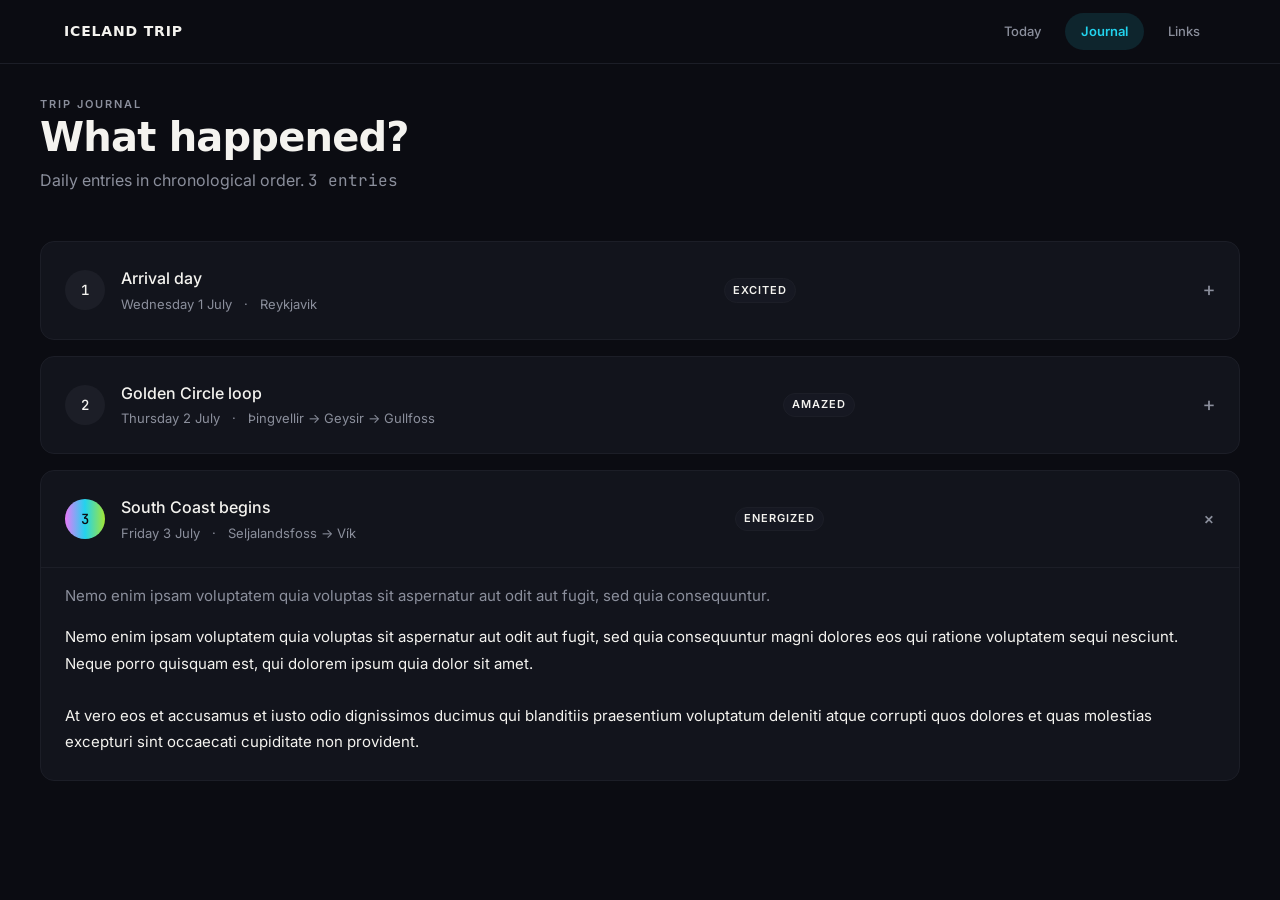
==== journal.html @ 27d7d78c "Initial commit — Iceland trip planner Full static web app with today view, journal, and links pages." ====
<!DOCTYPE html>
<html lang="en">
<head>
  <meta charset="UTF-8">
  <meta name="viewport" content="width=device-width, initial-scale=1.0">
  <meta name="description" content="Iceland trip journal — what happened?">
  <title>Journal — Iceland Trip</title>

  <link rel="preconnect" href="https://fonts.googleapis.com">
  <link rel="preconnect" href="https://fonts.gstatic.com" crossorigin>
  <link href="https://fonts.googleapis.com/css2?family=Archivo+Expanded:wght@600&family=Inter:wght@400;500;600&family=JetBrains+Mono:wght@400;500&display=swap" rel="stylesheet">

  <link rel="stylesheet" href="/css/styles.css">
</head>
<body>
  <nav class="nav" aria-label="Main navigation">
    <div class="nav__inner">
      <a href="/" class="nav__brand">Iceland Trip</a>
      <div class="nav__links">
        <a href="/" class="nav__link" data-page="today">Today</a>
        <a href="/journal.html" class="nav__link" data-page="journal">Journal</a>
        <a href="/links.html" class="nav__link" data-page="links">Links</a>
      </div>
    </div>
  </nav>

  <main class="page">
    <div id="page-status" class="container" role="status"></div>

    <header class="page-header container">
      <p class="label">Trip journal</p>
      <h1 class="display page-header__title">What happened?</h1>
      <p class="page-header__subtitle">
        Daily entries in chronological order.
        <span class="mono" id="entry-count"></span>
      </p>
    </header>

    <section class="container section--tight" aria-label="Journal entries">
      <div class="journal-list" id="journal-list"></div>
    </section>
  </main>

  <script type="module" src="/js/journal.js"></script>
</body>
</html>
---- css/styles.css ----
/* ==========================================================================
   Aurora Rave — Iceland Trip Planner
   ========================================================================== */

/* --- Custom Properties --------------------------------------------------- */

:root {
  --bg: #0b0c12;
  --text-primary: #f4f3ef;
  --text-secondary: #8b8f9c;
  --divider: #1c1e27;
  --surface: #12141c;
  --surface-raised: #161822;

  --accent-magenta: #e879f9;
  --accent-cyan: #22d3ee;
  --accent-lime: #a3e635;
  --gradient: linear-gradient(90deg, var(--accent-magenta), var(--accent-cyan), var(--accent-lime));

  --radius-sm: 11px;
  --radius-md: 14px;
  --radius-lg: 16px;
  --radius-pill: 999px;

  --space-xs: 0.5rem;
  --space-sm: 0.75rem;
  --space-md: 1rem;
  --space-lg: 1.5rem;
  --space-xl: 2rem;
  --space-2xl: 3rem;

  --font-display: "Archivo Expanded", "Space Grotesk", system-ui, sans-serif;
  --font-body: "Inter", "Geist", system-ui, sans-serif;
  --font-mono: "JetBrains Mono", "Space Mono", monospace;

  --nav-height: 64px;
  --max-width: 1200px;
}

/* --- Reset & Base -------------------------------------------------------- */

*,
*::before,
*::after {
  box-sizing: border-box;
  margin: 0;
  padding: 0;
}

html {
  font-size: 16px;
  scroll-behavior: smooth;
}

body {
  font-family: var(--font-body);
  font-weight: 400;
  background: var(--bg);
  color: var(--text-primary);
  line-height: 1.6;
  min-height: 100vh;
  -webkit-font-smoothing: antialiased;
}

img {
  max-width: 100%;
  display: block;
}

a {
  color: var(--accent-cyan);
  text-decoration: none;
  transition: opacity 0.15s ease;
}

a:hover {
  opacity: 0.8;
}

ul {
  list-style: none;
}

/* --- Typography ---------------------------------------------------------- */

.label {
  font-size: 0.6875rem;
  font-weight: 600;
  letter-spacing: 0.18em;
  text-transform: uppercase;
  color: var(--text-secondary);
}

.display {
  font-family: var(--font-display);
  font-weight: 600;
  letter-spacing: -0.02em;
  line-height: 1.15;
}

.mono {
  font-family: var(--font-mono);
  font-variant-numeric: tabular-nums;
}

.text-secondary {
  color: var(--text-secondary);
}

/* --- Layout -------------------------------------------------------------- */

.page {
  padding-top: var(--nav-height);
  min-height: 100vh;
}

.container {
  width: 100%;
  max-width: var(--max-width);
  margin: 0 auto;
  padding: 0 var(--space-lg);
}

.grid {
  display: grid;
  gap: var(--space-lg);
}

.grid-2 {
  grid-template-columns: repeat(2, 1fr);
}

.grid-3 {
  grid-template-columns: repeat(3, 1fr);
}

.grid-sidebar {
  grid-template-columns: 1fr 340px;
}

@media (max-width: 900px) {
  .grid-2,
  .grid-3,
  .grid-sidebar {
    grid-template-columns: 1fr;
  }
}

/* --- Navigation ---------------------------------------------------------- */

.nav {
  position: fixed;
  top: 0;
  left: 0;
  right: 0;
  z-index: 100;
  height: var(--nav-height);
  background: var(--bg);
  border-bottom: 1px solid var(--divider);
}

.nav__inner {
  display: flex;
  align-items: center;
  justify-content: space-between;
  height: 100%;
  max-width: var(--max-width);
  margin: 0 auto;
  padding: 0 var(--space-lg);
}

.nav__brand {
  font-family: var(--font-display);
  font-weight: 600;
  font-size: 0.875rem;
  letter-spacing: 0.06em;
  text-transform: uppercase;
  color: var(--text-primary);
}

.nav__links {
  display: flex;
  gap: var(--space-xs);
}

.nav__link {
  font-size: 0.8125rem;
  font-weight: 500;
  color: var(--text-secondary);
  padding: var(--space-xs) var(--space-md);
  border-radius: var(--radius-pill);
  transition: color 0.15s ease, background 0.15s ease;
}

.nav__link:hover {
  color: var(--text-primary);
  opacity: 1;
}

.nav__link--active {
  color: var(--link-color);
  background: color-mix(in srgb, var(--link-color) 12%, transparent);
  font-weight: 600;
}

.nav__link--active:hover {
  opacity: 1;
}

.nav__link[data-page="today"]   { --link-color: var(--accent-magenta); }
.nav__link[data-page="journal"] { --link-color: var(--accent-cyan); }
.nav__link[data-page="links"]   { --link-color: var(--accent-lime); }

/* --- Hero ---------------------------------------------------------------- */

.hero {
  position: relative;
  padding: var(--space-2xl) 0 0;
  overflow: hidden;
}

.hero::before {
  content: "";
  position: absolute;
  top: -50%;
  right: -10%;
  width: 75%;
  height: 140%;
  background:
    radial-gradient(ellipse at 75% 0%, rgba(232, 121, 249, 0.14) 0%, transparent 55%),
    radial-gradient(ellipse at 95% 5%, rgba(34, 211, 238, 0.1) 0%, transparent 50%),
    radial-gradient(ellipse at 85% 0%, rgba(167, 139, 250, 0.08) 0%, transparent 45%);
  pointer-events: none;
}

.hero__content {
  position: relative;
}

.hero__eyebrow {
  font-size: 0.6875rem;
  font-weight: 600;
  letter-spacing: 0.2em;
  text-transform: uppercase;
  margin-bottom: var(--space-md);
  color: var(--accent-magenta);
}

.hero__title {
  font-size: clamp(3rem, 10vw, 5.5rem);
  letter-spacing: -0.03em;
  text-transform: uppercase;
  margin-bottom: var(--space-sm);
}

.hero__subtitle {
  font-size: 1.0625rem;
  font-weight: 400;
  color: var(--text-secondary);
  max-width: 540px;
}

.hero__stats {
  display: grid;
  grid-template-columns: repeat(3, 1fr);
  margin-top: var(--space-xl);
  padding: var(--space-lg) 0 var(--space-xl);
  border-top: 1px solid var(--divider);
}

.hero__stat {
  display: flex;
  flex-direction: column;
  align-items: center;
  gap: 0.375rem;
  padding: var(--space-sm) var(--space-md);
  border-right: 1px solid var(--divider);
}

.hero__stat:last-child {
  border-right: none;
}

.hero__stat-value {
  font-family: var(--font-body);
  font-size: clamp(1.1rem, 3vw, 1.625rem);
  font-weight: 600;
  line-height: 1;
  font-variant-numeric: tabular-nums;
}

.hero__stat-sep {
  opacity: 0.35;
  margin: 0 0.1em;
}

.hero__stat-value--cyan {
  color: var(--accent-cyan);
}

.hero__stat-value--magenta {
  color: var(--accent-magenta);
}

.hero__stat-value--lime {
  color: var(--accent-lime);
}

.hero__stat-label {
  font-size: 0.625rem;
  font-weight: 600;
  letter-spacing: 0.18em;
  text-transform: uppercase;
  color: var(--text-secondary);
}

@media (max-width: 480px) {
  .hero__stats {
    grid-template-columns: 1fr;
    gap: 0;
  }

  .hero__stat {
    border-right: none;
    border-bottom: 1px solid var(--divider);
    padding: var(--space-md) 0;
  }

  .hero__stat:last-child {
    border-bottom: none;
  }
}

/* --- Cards & Panels ------------------------------------------------------ */

.card {
  background: var(--surface);
  border: 1px solid var(--divider);
  border-radius: var(--radius-md);
  padding: var(--space-lg);
}

.card__header {
  display: flex;
  align-items: center;
  justify-content: space-between;
  margin-bottom: var(--space-md);
}

.card__title {
  font-family: var(--font-display);
  font-size: 1rem;
  font-weight: 600;
}

/* --- Progress Bars ------------------------------------------------------- */

.progress {
  margin-bottom: var(--space-md);
}

.progress:last-child {
  margin-bottom: 0;
}

.progress__header {
  display: flex;
  justify-content: space-between;
  align-items: baseline;
  margin-bottom: var(--space-xs);
}

.progress__label {
  font-size: 0.8125rem;
  color: var(--text-secondary);
}

.progress__value {
  font-family: var(--font-mono);
  font-size: 0.875rem;
  font-weight: 500;
}

.progress__track {
  height: 6px;
  background: var(--divider);
  border-radius: var(--radius-pill);
  overflow: hidden;
}

.progress__fill {
  height: 100%;
  background: var(--gradient);
  border-radius: var(--radius-pill);
  transition: width 0.4s ease;
}

/* --- Itinerary ----------------------------------------------------------- */

.itinerary {
  display: flex;
  flex-direction: column;
}

.itinerary__item {
  display: grid;
  grid-template-columns: 64px 1fr auto;
  align-items: center;
  gap: var(--space-md);
  padding: var(--space-md) 0;
  border-bottom: 1px solid var(--divider);
  position: relative;
}

.itinerary__item:last-child {
  border-bottom: none;
  padding-bottom: 0;
}

.itinerary__item:first-child {
  padding-top: 0;
}

.itinerary__time {
  font-family: var(--font-mono);
  font-size: 0.8125rem;
  color: var(--text-secondary);
  padding-top: 2px;
}

.itinerary__content {
  display: flex;
  flex-direction: column;
  gap: 0.25rem;
}

.itinerary__title {
  font-weight: 500;
  font-size: 0.9375rem;
}

.itinerary__location {
  display: inline-flex;
  align-items: center;
  gap: 0.3em;
  font-size: 0.8125rem;
  color: var(--text-secondary);
  text-decoration: none;
  transition: color 0.15s;
}

.itinerary__location:hover {
  color: var(--text-primary);
}

.itinerary__location-icon {
  width: 0.65em;
  height: 0.65em;
  flex-shrink: 0;
  opacity: 0.5;
  transition: opacity 0.15s;
}

.itinerary__location:hover .itinerary__location-icon {
  opacity: 1;
}

.itinerary__status {
  font-size: 0.625rem;
  font-weight: 500;
  letter-spacing: 0.1em;
  text-transform: uppercase;
  opacity: 0.45;
}

.itinerary__status--completed {
  color: var(--accent-lime);
}

.itinerary__status--current {
  color: var(--accent-cyan);
}

.itinerary__status--upcoming {
  color: var(--text-secondary);
}

.itinerary__marker {
  position: absolute;
  left: 52px;
  top: 0;
  bottom: 0;
  width: 2px;
  background: var(--divider);
}

.itinerary__item--completed .itinerary__marker {
  background: var(--accent-lime);
}

.itinerary__item--current .itinerary__marker {
  background: var(--accent-cyan);
}

/* --- Countdown ----------------------------------------------------------- */

.countdown {
  display: grid;
  grid-template-columns: repeat(4, 1fr);
  gap: var(--space-sm);
  text-align: center;
}

.countdown__unit {
  display: flex;
  flex-direction: column;
  gap: 0.25rem;
  padding: var(--space-md) var(--space-sm);
  background: var(--surface-raised);
  border-radius: var(--radius-sm);
  border: 1px solid var(--divider);
}

.countdown__number {
  font-family: var(--font-mono);
  font-size: 1.75rem;
  font-weight: 500;
  line-height: 1;
}

.countdown__label {
  font-size: 0.625rem;
  font-weight: 600;
  letter-spacing: 0.16em;
  text-transform: uppercase;
  color: var(--text-secondary);
}

/* --- Stats Grid ---------------------------------------------------------- */

.stats-grid {
  display: grid;
  grid-template-columns: repeat(2, 1fr);
  gap: var(--space-sm);
}

.stat {
  padding: var(--space-md);
  background: var(--surface-raised);
  border-radius: var(--radius-sm);
  border: 1px solid var(--divider);
}

.stat__value {
  font-family: var(--font-mono);
  font-size: 1.5rem;
  font-weight: 500;
  line-height: 1.2;
  margin-bottom: 0.25rem;
}

.stat__label {
  font-size: 0.75rem;
  color: var(--text-secondary);
}

/* --- Milestones ---------------------------------------------------------- */

.milestones {
  display: flex;
  flex-direction: column;
  gap: var(--space-sm);
}

.milestone {
  display: flex;
  align-items: center;
  gap: var(--space-md);
  padding: var(--space-sm) var(--space-md);
  border-radius: var(--radius-sm);
  border: 1px solid var(--divider);
  background: var(--surface-raised);
}

.milestone--completed {
  opacity: 0.6;
}

.milestone--current {
  border-color: rgba(34, 211, 238, 0.3);
  background: rgba(34, 211, 238, 0.05);
}

.milestone__number {
  display: flex;
  align-items: center;
  justify-content: center;
  width: 28px;
  height: 28px;
  border-radius: 50%;
  font-family: var(--font-mono);
  font-size: 0.75rem;
  font-weight: 500;
  flex-shrink: 0;
  background: var(--divider);
  color: var(--text-secondary);
}

.milestone--completed .milestone__number {
  background: rgba(163, 230, 53, 0.15);
  color: var(--accent-lime);
}

.milestone--current .milestone__number {
  background: var(--gradient);
  color: var(--bg);
}

.milestone__info {
  flex: 1;
  min-width: 0;
}

.milestone__title {
  font-size: 0.875rem;
  font-weight: 500;
}

.milestone__day {
  font-size: 0.75rem;
  color: var(--text-secondary);
}

.milestone__badge {
  font-size: 0.625rem;
  font-weight: 600;
  letter-spacing: 0.14em;
  text-transform: uppercase;
  padding: 0.2rem 0.5rem;
  border-radius: var(--radius-pill);
  flex-shrink: 0;
}

.milestone__badge--completed {
  color: var(--accent-lime);
}

.milestone__badge--current {
  color: var(--accent-cyan);
}

.milestone__badge--upcoming {
  color: var(--text-secondary);
}

/* --- Weather Placeholder ------------------------------------------------- */

.weather {
  display: flex;
  align-items: center;
  gap: var(--space-lg);
}

.weather__icon {
  font-size: 2.5rem;
  line-height: 1;
}

.weather__temps {
  display: flex;
  align-items: baseline;
  gap: var(--space-sm);
}

.weather__high {
  font-family: var(--font-mono);
  font-size: 2rem;
  font-weight: 500;
}

.weather__low {
  font-family: var(--font-mono);
  font-size: 1rem;
  color: var(--text-secondary);
}

.weather__details {
  flex: 1;
}

.weather__condition {
  font-weight: 500;
  margin-bottom: 0.25rem;
}

.weather__wind {
  font-size: 0.8125rem;
  color: var(--text-secondary);
}

.weather__placeholder-tag {
  font-size: 0.625rem;
  font-weight: 600;
  letter-spacing: 0.14em;
  text-transform: uppercase;
  color: var(--text-secondary);
  padding: 0.2rem 0.5rem;
  border: 1px solid var(--divider);
  border-radius: var(--radius-pill);
}

/* --- Quick Links --------------------------------------------------------- */

.quick-links {
  display: flex;
  flex-direction: column;
  gap: 0.5rem;
}

.quick-link {
  display: flex;
  align-items: center;
  gap: 0.6rem;
  padding: 0.5rem 0.75rem;
  border-radius: var(--radius-md);
  border: 1px solid var(--lc);
  background: color-mix(in srgb, var(--lc) 15%, transparent);
  color: var(--lc);
  text-decoration: none;
  font-size: 0.8125rem;
  font-weight: 500;
  transition: opacity 0.15s;
}

.quick-link:nth-child(1) { --lc: var(--accent-magenta); }
.quick-link:nth-child(2) { --lc: var(--accent-cyan); }
.quick-link:nth-child(3) { --lc: var(--accent-lime); }
.quick-link:nth-child(4) { --lc: var(--accent-magenta); }
.quick-link:nth-child(5) { --lc: var(--accent-cyan); }

.quick-link:hover {
  opacity: 0.75;
}

.quick-link__icon {
  font-size: 1rem;
  line-height: 1;
  flex-shrink: 0;
}

.quick-link__label {
  font-weight: 500;
}

/* --- Meals --------------------------------------------------------------- */

.meals {
  display: flex;
  flex-direction: column;
  gap: var(--space-lg);
}

.meals__divider {
  height: 1px;
  background: var(--divider);
}

.meal__label {
  display: block;
  font-size: 0.6875rem;
  font-weight: 600;
  letter-spacing: 0.15em;
  text-transform: uppercase;
  color: var(--accent-magenta);
  margin-bottom: var(--space-sm);
}

.meal__fields {
  display: flex;
  flex-direction: column;
  gap: var(--space-sm);
}

.meal__field {
  display: flex;
  flex-direction: column;
  gap: 0.2rem;
}

.meal__field-label {
  font-size: 0.625rem;
  font-weight: 500;
  letter-spacing: 0.1em;
  text-transform: uppercase;
  color: var(--text-secondary);
  opacity: 0.55;
}

.meal__input {
  background: transparent;
  border: none;
  border-bottom: 1px solid var(--divider);
  color: var(--text-primary);
  font-family: var(--font-body);
  font-size: 0.9375rem;
  padding: 0.3rem 0;
  width: 100%;
  outline: none;
  transition: border-color 0.15s;
}

.meal__input:focus {
  border-color: var(--accent-cyan);
}

.meal__input:disabled {
  opacity: 0.25;
  cursor: not-allowed;
}

.meal__input::placeholder {
  color: var(--text-secondary);
  opacity: 0.4;
}

.meals__actions {
  display: flex;
  gap: var(--space-sm);
  flex-wrap: wrap;
}

.meal__tags {
  display: flex;
  flex-wrap: wrap;
  gap: 0.375rem;
  margin-top: var(--space-sm);
}

.meal__tag {
  padding: 0.2rem 0.7rem;
  border-radius: var(--radius-pill);
  border: 1px solid var(--divider);
  background: transparent;
  color: var(--text-secondary);
  font-family: var(--font-body);
  font-size: 0.75rem;
  font-weight: 500;
  cursor: pointer;
  transition: border-color 0.15s, color 0.15s, background 0.15s;
  user-select: none;
}

/* per-tag colors — inactive: subtle border tint; active: filled */
.meal__tag--nella        { --tag-color: #22d3ee; }
.meal__tag--letizia      { --tag-color: #e879f9; }
.meal__tag--leonie       { --tag-color: #a3e635; }
.meal__tag--auswarts     { --tag-color: #f59e0b; }
.meal__tag--einkaufen    { --tag-color: #a78bfa; }

.meal__tag:hover {
  border-color: var(--tag-color, var(--accent-cyan));
  color: var(--tag-color, var(--accent-cyan));
}

.meal__tag--active {
  border-color: var(--tag-color, var(--accent-cyan));
  background: color-mix(in srgb, var(--tag-color, var(--accent-cyan)) 15%, transparent);
  color: var(--tag-color, var(--accent-cyan));
}

/* --- Map ----------------------------------------------------------------- */

.card--map {
  display: flex;
  flex-direction: column;
}

.card--map .map-container {
  flex: 1;
  min-height: 300px;
}

.map-container {
  height: 360px;
  border-radius: var(--radius-md);
  overflow: hidden;
  border: 1px solid var(--divider);
}

.map-container .leaflet-container {
  background: var(--surface);
  font-family: var(--font-body);
}

/* --- Journal ------------------------------------------------------------- */

.journal-list {
  display: flex;
  flex-direction: column;
  gap: var(--space-md);
}

.journal-entry {
  border: 1px solid var(--divider);
  border-radius: var(--radius-md);
  background: var(--surface);
  overflow: hidden;
}

.journal-entry__header {
  display: flex;
  align-items: center;
  justify-content: space-between;
  padding: var(--space-lg);
  cursor: pointer;
  user-select: none;
  gap: var(--space-md);
  transition: background 0.15s ease;
}

.journal-entry__header:hover {
  background: var(--surface-raised);
}

.journal-entry__header-left {
  display: flex;
  align-items: center;
  gap: var(--space-md);
  min-width: 0;
}

.journal-entry__day {
  display: flex;
  align-items: center;
  justify-content: center;
  width: 40px;
  height: 40px;
  border-radius: 50%;
  background: var(--divider);
  font-family: var(--font-mono);
  font-size: 0.875rem;
  font-weight: 500;
  flex-shrink: 0;
}

.journal-entry--expanded .journal-entry__day {
  background: var(--gradient);
  color: var(--bg);
}

.journal-entry__info {
  min-width: 0;
}

.journal-entry__title {
  font-weight: 500;
  font-size: 1rem;
  margin-bottom: 0.125rem;
}

.journal-entry__meta {
  display: flex;
  flex-wrap: wrap;
  gap: var(--space-sm);
  font-size: 0.8125rem;
  color: var(--text-secondary);
}

.journal-entry__mood {
  display: inline-flex;
  padding: 0.15rem 0.5rem;
  border-radius: var(--radius-pill);
  background: var(--surface-raised);
  border: 1px solid var(--divider);
  font-size: 0.6875rem;
  font-weight: 600;
  letter-spacing: 0.1em;
  text-transform: uppercase;
  flex-shrink: 0;
}

.journal-entry__toggle {
  font-family: var(--font-mono);
  font-size: 1.25rem;
  color: var(--text-secondary);
  transition: transform 0.2s ease;
  flex-shrink: 0;
}

.journal-entry--expanded .journal-entry__toggle {
  transform: rotate(45deg);
}

.journal-entry__body {
  display: none;
  padding: 0 var(--space-lg) var(--space-lg);
  border-top: 1px solid var(--divider);
}

.journal-entry--expanded .journal-entry__body {
  display: block;
}

.journal-entry__excerpt {
  font-size: 0.9375rem;
  color: var(--text-secondary);
  margin-bottom: var(--space-md);
  padding-top: var(--space-md);
}

.journal-entry__text {
  font-size: 0.9375rem;
  line-height: 1.75;
  color: var(--text-primary);
  white-space: pre-line;
}

/* --- Links --------------------------------------------------------------- */

.links-grid {
  display: grid;
  grid-template-columns: repeat(2, 1fr);
  gap: var(--space-lg);
}

@media (max-width: 768px) {
  .links-grid {
    grid-template-columns: 1fr;
  }
}

.link-category__title {
  font-family: var(--font-display);
  font-size: 0.875rem;
  font-weight: 600;
  margin-bottom: var(--space-md);
  padding-bottom: var(--space-sm);
  border-bottom: 1px solid var(--divider);
}

.link-list {
  display: flex;
  flex-direction: column;
  gap: var(--space-sm);
}

.link-item {
  display: flex;
  flex-direction: column;
  gap: 0.125rem;
  padding: var(--space-sm) var(--space-md);
  border-radius: var(--radius-sm);
  border: 1px solid transparent;
  transition: border-color 0.15s ease, background 0.15s ease;
}

.link-item:hover {
  background: var(--surface-raised);
  border-color: var(--divider);
}

.link-item__title {
  font-weight: 500;
  font-size: 0.875rem;
  color: var(--accent-cyan);
}

.link-item__note {
  font-size: 0.75rem;
  color: var(--text-secondary);
}

/* --- Buttons ------------------------------------------------------------- */

.btn {
  display: inline-flex;
  align-items: center;
  justify-content: center;
  gap: var(--space-xs);
  font-family: var(--font-body);
  font-size: 0.875rem;
  font-weight: 600;
  padding: var(--space-sm) var(--space-lg);
  border-radius: var(--radius-pill);
  border: none;
  cursor: pointer;
  transition: opacity 0.15s ease;
}

.btn--primary {
  background: var(--gradient);
  color: var(--bg);
}

.btn--primary:hover {
  opacity: 0.9;
}

.btn--ghost {
  background: transparent;
  border: 1px solid var(--divider);
  color: var(--text-secondary);
  text-decoration: none;
  font-size: 0.8125rem;
}

.btn--ghost:hover {
  border-color: var(--accent-cyan);
  color: var(--text-primary);
}

/* --- Section Spacing ----------------------------------------------------- */

.section {
  padding: var(--space-xl) 0;
}

.section--tight {
  padding: var(--space-lg) 0;
}

.page-header {
  padding: var(--space-xl) 0 var(--space-lg);
}

.page-header__title {
  font-size: clamp(1.75rem, 4vw, 2.5rem);
  margin-bottom: var(--space-xs);
}

.page-header__subtitle {
  font-size: 1rem;
  color: var(--text-secondary);
}

/* --- Utilities ----------------------------------------------------------- */

.sr-only {
  position: absolute;
  width: 1px;
  height: 1px;
  padding: 0;
  margin: -1px;
  overflow: hidden;
  clip: rect(0, 0, 0, 0);
  white-space: nowrap;
  border: 0;
}

.divider {
  border: none;
  border-top: 1px solid var(--divider);
  margin: var(--space-lg) 0;
}

.loading {
  display: flex;
  align-items: center;
  justify-content: center;
  min-height: 200px;
  color: var(--text-secondary);
  font-size: 0.875rem;
}

.error {
  padding: var(--space-lg);
  border: 1px solid rgba(232, 121, 249, 0.3);
  border-radius: var(--radius-md);
  color: var(--accent-magenta);
  font-size: 0.875rem;
  text-align: center;
}

/* --- Daily Reflection (Today page) --------------------------------------- */

.reflection {
  padding-top: var(--space-xs);
}

.reflection__users {
  display: flex;
  gap: 0.5rem;
  margin-bottom: var(--space-lg);
}

.reflection__user {
  padding: 0.25rem 0.9rem;
  border-radius: var(--radius-pill);
  border: 1px solid color-mix(in srgb, var(--uc) 40%, transparent);
  background: transparent;
  color: var(--text-secondary);
  font-family: var(--font-body);
  font-size: 0.8125rem;
  font-weight: 500;
  cursor: pointer;
  transition: border-color 0.15s, background 0.15s, color 0.15s;
}

.reflection__user--active {
  border-color: var(--uc);
  background: color-mix(in srgb, var(--uc) 15%, transparent);
  color: var(--uc);
}

.reflection__fields {
  display: grid;
  grid-template-columns: 1fr 1fr;
  gap: var(--space-md);
}

@media (max-width: 640px) {
  .reflection__fields { grid-template-columns: 1fr; }
}

.reflection__field {
  display: flex;
  flex-direction: column;
  gap: 0.3rem;
}

.reflection__field-label {
  font-size: 0.625rem;
  font-weight: 600;
  letter-spacing: 0.12em;
  text-transform: uppercase;
  color: var(--uc);
  opacity: 0.8;
}

.reflection__input {
  background: color-mix(in srgb, var(--uc) 5%, transparent);
  border: 1px solid color-mix(in srgb, var(--uc) 25%, transparent);
  border-radius: var(--radius-md);
  color: var(--text-primary);
  font-family: var(--font-body);
  font-size: 0.9375rem;
  padding: 0.6rem 0.75rem;
  width: 100%;
  outline: none;
  resize: none;
  transition: border-color 0.15s, background 0.15s;
  box-sizing: border-box;
}

.reflection__input:focus {
  border-color: var(--uc);
  background: color-mix(in srgb, var(--uc) 8%, transparent);
}

.reflection__input::placeholder {
  color: var(--text-secondary);
  opacity: 0.4;
}

.reflection__textarea {
  min-height: 90px;
}

.reflection__input--emoji {
  font-size: 1.5rem;
  text-align: center;
}

/* --- Reflections in Journal ---------------------------------------------- */

.refl-block {
  margin-top: var(--space-xl);
  padding-top: var(--space-lg);
  border-top: 1px solid var(--divider);
}

.refl-block__title {
  font-size: 0.625rem;
  font-weight: 600;
  letter-spacing: 0.15em;
  text-transform: uppercase;
  color: var(--text-secondary);
  margin-bottom: var(--space-md);
}

.refl-block__cards {
  display: flex;
  flex-direction: column;
  gap: var(--space-md);
}

.refl-card {
  border: 1px solid color-mix(in srgb, var(--uc) 30%, transparent);
  background: color-mix(in srgb, var(--uc) 5%, transparent);
  border-radius: var(--radius-md);
  padding: var(--space-md);
}

.refl-card__name {
  display: block;
  font-size: 0.6875rem;
  font-weight: 600;
  letter-spacing: 0.14em;
  text-transform: uppercase;
  color: var(--uc);
  margin-bottom: var(--space-sm);
}

.refl-item {
  display: flex;
  flex-direction: column;
  gap: 0.15rem;
  margin-bottom: var(--space-sm);
}

.refl-item:last-child { margin-bottom: 0; }

.refl-item__label {
  font-size: 0.625rem;
  font-weight: 500;
  letter-spacing: 0.1em;
  text-transform: uppercase;
  color: var(--text-secondary);
  opacity: 0.6;
}

.refl-item__value {
  font-size: 0.9rem;
  color: var(--text-primary);
  white-space: pre-wrap;
}
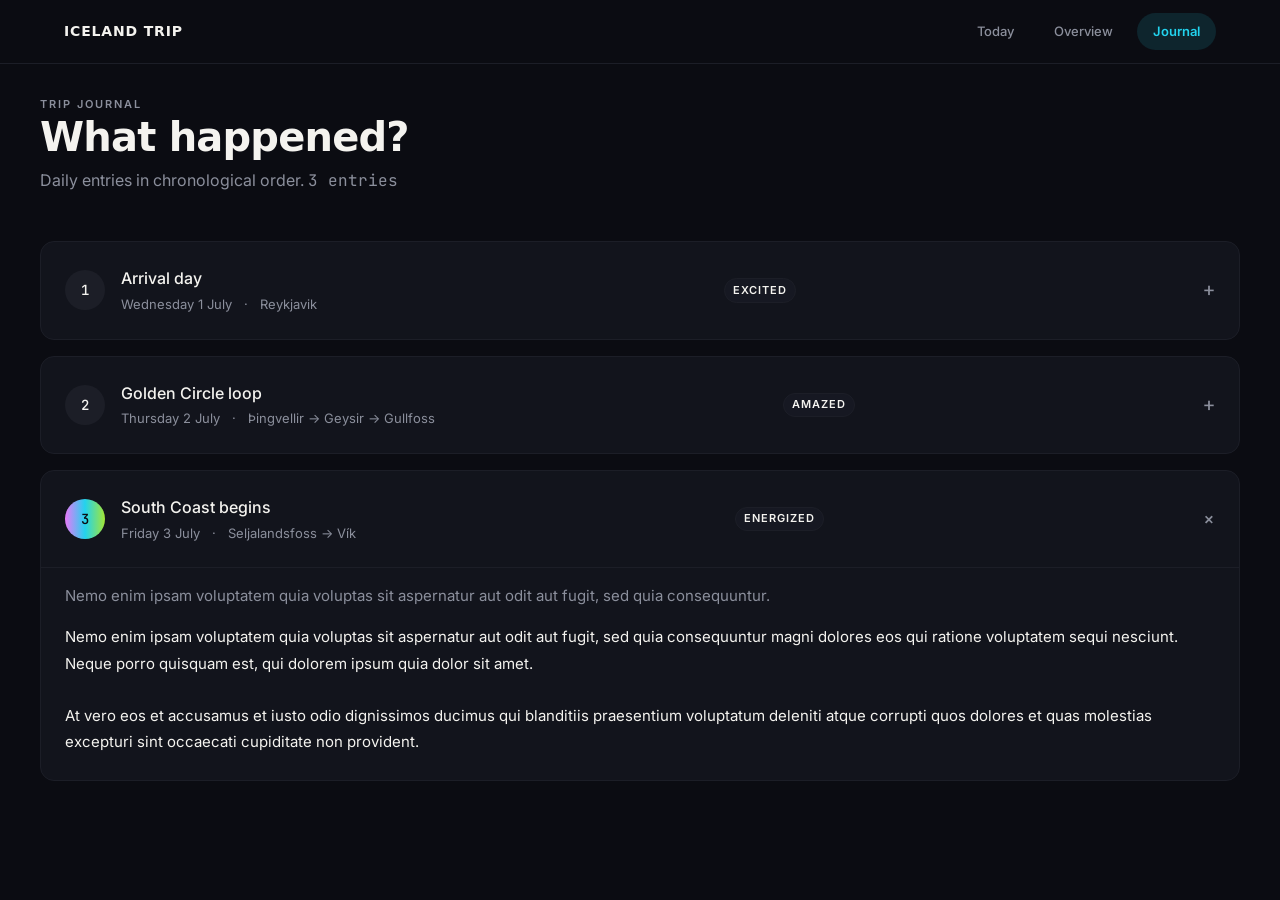
==== commit d8d3d01c: "Add accommodation management, date formatting, and itinerary bookends - Overview: interactive accomm" ====
--- a/journal.html
+++ b/journal.html
@@ -18,8 +18,8 @@
       <a href="/" class="nav__brand">Iceland Trip</a>
       <div class="nav__links">
         <a href="/" class="nav__link" data-page="today">Today</a>
+        <a href="/links.html" class="nav__link" data-page="links">Overview</a>
         <a href="/journal.html" class="nav__link" data-page="journal">Journal</a>
-        <a href="/links.html" class="nav__link" data-page="links">Links</a>
       </div>
     </div>
   </nav>
--- a/css/styles.css
+++ b/css/styles.css
@@ -12,6 +12,7 @@
   --surface: #12141c;
   --surface-raised: #161822;
 
+  --accent-canyon: #22d3ee;
   --accent-magenta: #e879f9;
   --accent-cyan: #22d3ee;
   --accent-lime: #a3e635;
@@ -193,7 +194,7 @@
 }
 
 .nav__link:hover {
-  color: var(--text-primary);
+  color: var(--link-color);
   opacity: 1;
 }
 
@@ -331,6 +332,23 @@
   }
 }
 
+/* --- Flat Sections (no card box) ----------------------------------------- */
+
+.section-flat {
+  background: transparent;
+  border: none;
+  padding: 0;
+}
+
+.section-flat__title {
+  font-family: var(--font-display);
+  font-size: 1rem;
+  font-weight: 600;
+  margin-bottom: var(--space-md);
+  padding-bottom: var(--space-sm);
+  border-bottom: 1px solid var(--divider);
+}
+
 /* --- Cards & Panels ------------------------------------------------------ */
 
 .card {
@@ -404,7 +422,7 @@
 
 .itinerary__item {
   display: grid;
-  grid-template-columns: 64px 1fr auto;
+  grid-template-columns: 64px 1fr auto auto;
   align-items: center;
   gap: var(--space-md);
   padding: var(--space-md) 0;
@@ -502,6 +520,27 @@
   background: var(--accent-cyan);
 }
 
+.itinerary__delete {
+  background: none;
+  border: none;
+  color: var(--text-secondary);
+  font-size: 0.75rem;
+  cursor: pointer;
+  padding: 0.25rem 0.375rem;
+  border-radius: var(--radius-sm);
+  flex-shrink: 0;
+  opacity: 0;
+  transition: opacity 0.15s, color 0.15s;
+}
+
+.itinerary__item:hover .itinerary__delete {
+  opacity: 1;
+}
+
+.itinerary__delete:hover {
+  color: var(--accent-magenta);
+}
+
 /* --- Countdown ----------------------------------------------------------- */
 
 .countdown {
@@ -569,26 +608,27 @@
 .milestones {
   display: flex;
   flex-direction: column;
-  gap: var(--space-sm);
 }
 
 .milestone {
   display: flex;
   align-items: center;
   gap: var(--space-md);
-  padding: var(--space-sm) var(--space-md);
-  border-radius: var(--radius-sm);
-  border: 1px solid var(--divider);
-  background: var(--surface-raised);
+  padding: var(--space-md) 0;
+  border-bottom: 1px solid var(--divider);
+}
+
+.milestone:last-child {
+  border-bottom: none;
+  padding-bottom: 0;
+}
+
+.milestone:first-child {
+  padding-top: 0;
 }
 
 .milestone--completed {
-  opacity: 0.6;
-}
-
-.milestone--current {
-  border-color: rgba(34, 211, 238, 0.3);
-  background: rgba(34, 211, 238, 0.05);
+  opacity: 0.5;
 }
 
 .milestone__number {
@@ -612,7 +652,7 @@
 }
 
 .milestone--current .milestone__number {
-  background: var(--gradient);
+  background: var(--accent-cyan);
   color: var(--bg);
 }
 
@@ -653,6 +693,106 @@
   color: var(--text-secondary);
 }
 
+.stop-maps-link {
+  color: inherit;
+  text-decoration: none;
+}
+
+.stop-maps-link:hover {
+  color: var(--accent-cyan);
+}
+
+.stop-delete {
+  background: none;
+  border: none;
+  color: var(--text-secondary);
+  font-size: 0.75rem;
+  cursor: pointer;
+  padding: 0.25rem 0.375rem;
+  border-radius: var(--radius-sm);
+  flex-shrink: 0;
+  opacity: 0;
+  transition: opacity 0.15s, color 0.15s;
+}
+
+.milestone:hover .stop-delete {
+  opacity: 1;
+}
+
+.stop-delete:hover {
+  color: var(--accent-magenta);
+}
+
+.stop-add-form {
+  display: flex;
+  gap: var(--space-sm);
+  margin-top: var(--space-md);
+}
+
+.stop-add-input {
+  flex: 1;
+  background: var(--surface);
+  border: 1px solid var(--divider);
+  border-radius: var(--radius-sm);
+  color: var(--text-primary);
+  font-family: var(--font-body);
+  font-size: 0.875rem;
+  padding: var(--space-xs) var(--space-sm);
+  outline: none;
+  transition: border-color 0.15s;
+}
+
+.stop-add-input::placeholder {
+  color: var(--text-secondary);
+}
+
+.stop-add-input[type="date"],
+.stop-add-input[type="time"] {
+  color: var(--text-secondary);
+}
+
+.stop-add-input[type="date"].has-value,
+.stop-add-input[type="time"].has-value {
+  color: var(--text-primary);
+}
+
+.stop-add-input--day {
+  flex: 0 0 120px;
+}
+
+.stop-add-input:focus {
+  border-color: var(--accent-cyan);
+}
+
+.stop-add-btn {
+  background: none;
+  border: 1px solid var(--divider);
+  border-radius: var(--radius-sm);
+  color: var(--accent-magenta);
+  font-family: var(--font-body);
+  font-size: 0.875rem;
+  font-weight: 600;
+  padding: var(--space-xs) var(--space-md);
+  cursor: pointer;
+  transition: border-color 0.15s, background 0.15s;
+  white-space: nowrap;
+}
+
+.stop-add-btn:hover {
+  border-color: var(--accent-magenta);
+  background: rgba(232, 121, 249, 0.07);
+}
+
+.stop-clear-btn {
+  color: var(--text-secondary);
+}
+
+.stop-clear-btn:hover {
+  color: var(--accent-magenta);
+  border-color: var(--accent-magenta);
+  background: rgba(232, 121, 249, 0.07);
+}
+
 /* --- Weather Placeholder ------------------------------------------------- */
 
 .weather {
@@ -714,42 +854,63 @@
 .quick-links {
   display: flex;
   flex-direction: column;
-  gap: 0.5rem;
 }
 
 .quick-link {
   display: flex;
   align-items: center;
-  gap: 0.6rem;
-  padding: 0.5rem 0.75rem;
-  border-radius: var(--radius-md);
-  border: 1px solid var(--lc);
-  background: color-mix(in srgb, var(--lc) 15%, transparent);
-  color: var(--lc);
+  gap: var(--space-md);
+  padding: var(--space-md) 0;
+  border-bottom: 1px solid var(--divider);
+  color: var(--text-primary);
   text-decoration: none;
-  font-size: 0.8125rem;
-  font-weight: 500;
-  transition: opacity 0.15s;
-}
-
-.quick-link:nth-child(1) { --lc: var(--accent-magenta); }
-.quick-link:nth-child(2) { --lc: var(--accent-cyan); }
-.quick-link:nth-child(3) { --lc: var(--accent-lime); }
-.quick-link:nth-child(4) { --lc: var(--accent-magenta); }
-.quick-link:nth-child(5) { --lc: var(--accent-cyan); }
+  font-size: 0.9375rem;
+  font-weight: 500;
+  transition: color 0.15s;
+}
+
+.quick-link:last-child {
+  border-bottom: none;
+}
 
 .quick-link:hover {
-  opacity: 0.75;
+  color: var(--accent-cyan);
 }
 
 .quick-link__icon {
   font-size: 1rem;
   line-height: 1;
   flex-shrink: 0;
+  opacity: 0.5;
+}
+
+.quick-link__body {
+  flex: 1;
+  display: flex;
+  flex-direction: column;
+  gap: 0.15rem;
 }
 
 .quick-link__label {
   font-weight: 500;
+}
+
+.quick-link__desc {
+  font-size: 0.75rem;
+  color: var(--text-secondary);
+  font-weight: 400;
+}
+
+.quick-link__arrow {
+  width: 0.65em;
+  height: 0.65em;
+  flex-shrink: 0;
+  opacity: 0.35;
+  transition: opacity 0.15s;
+}
+
+.quick-link:hover .quick-link__arrow {
+  opacity: 1;
 }
 
 /* --- Meals --------------------------------------------------------------- */
@@ -870,26 +1031,98 @@
 
 /* --- Map ----------------------------------------------------------------- */
 
-.card--map {
-  display: flex;
-  flex-direction: column;
-}
-
-.card--map .map-container {
+
+/* --- Accommodation ------------------------------------------------------- */
+
+.accoms {
+  display: flex;
+  flex-direction: column;
+}
+
+.accom {
+  display: flex;
+  align-items: center;
+  gap: var(--space-md);
+  padding: var(--space-md) 0;
+  border-bottom: 1px solid var(--divider);
+  position: relative;
+}
+
+.accom:last-child {
+  border-bottom: none;
+  padding-bottom: 0;
+}
+
+.accom:first-child {
+  padding-top: 0;
+}
+
+.accom__info {
   flex: 1;
-  min-height: 300px;
-}
-
-.map-container {
-  height: 360px;
-  border-radius: var(--radius-md);
-  overflow: hidden;
+  min-width: 0;
+}
+
+.accom__name {
+  font-size: 0.875rem;
+  font-weight: 500;
+  display: flex;
+  align-items: center;
+  gap: var(--space-sm);
+}
+
+.accom__meta {
+  font-size: 0.75rem;
+  color: var(--text-secondary);
+  margin-top: 0.15rem;
+}
+
+.accom__tonight-badge {
+  font-size: 0.625rem;
+  font-weight: 600;
+  letter-spacing: 0.06em;
+  text-transform: uppercase;
+  color: var(--accent-cyan);
+  border: 1px solid var(--accent-cyan);
+  border-radius: var(--radius-pill);
+  padding: 0.1rem 0.45rem;
+}
+
+.accom__person-badge {
+  font-size: 0.625rem;
+  font-weight: 600;
+  letter-spacing: 0.06em;
+  text-transform: uppercase;
+  border: 1px solid;
+  border-radius: var(--radius-pill);
+  padding: 0.1rem 0.45rem;
+}
+
+.accom__person-picker {
+  display: flex;
+  gap: var(--space-xs);
+  align-items: center;
+}
+
+.accom__person-btn {
+  background: none;
   border: 1px solid var(--divider);
-}
-
-.map-container .leaflet-container {
-  background: var(--surface);
+  border-radius: var(--radius-pill);
+  color: var(--text-secondary);
   font-family: var(--font-body);
+  font-size: 0.75rem;
+  font-weight: 500;
+  padding: 0.2rem 0.65rem;
+  cursor: pointer;
+  transition: color 0.15s, border-color 0.15s;
+}
+
+.accom__person-btn--active {
+  color: var(--pc);
+  border-color: var(--pc);
+}
+
+.accom:hover .stop-delete {
+  opacity: 1;
 }
 
 /* --- Journal ------------------------------------------------------------- */
@@ -1120,7 +1353,22 @@
 }
 
 .page-header {
+  position: relative;
   padding: var(--space-xl) 0 var(--space-lg);
+  overflow: hidden;
+}
+
+.page--overview .page-header::before {
+  content: "";
+  position: absolute;
+  top: -50%;
+  right: -10%;
+  width: 75%;
+  height: 140%;
+  background:
+    radial-gradient(ellipse at 75% 0%, rgba(163, 230, 53, 0.14) 0%, transparent 55%),
+    radial-gradient(ellipse at 95% 5%, rgba(163, 230, 53, 0.08) 0%, transparent 50%);
+  pointer-events: none;
 }
 
 .page-header__title {
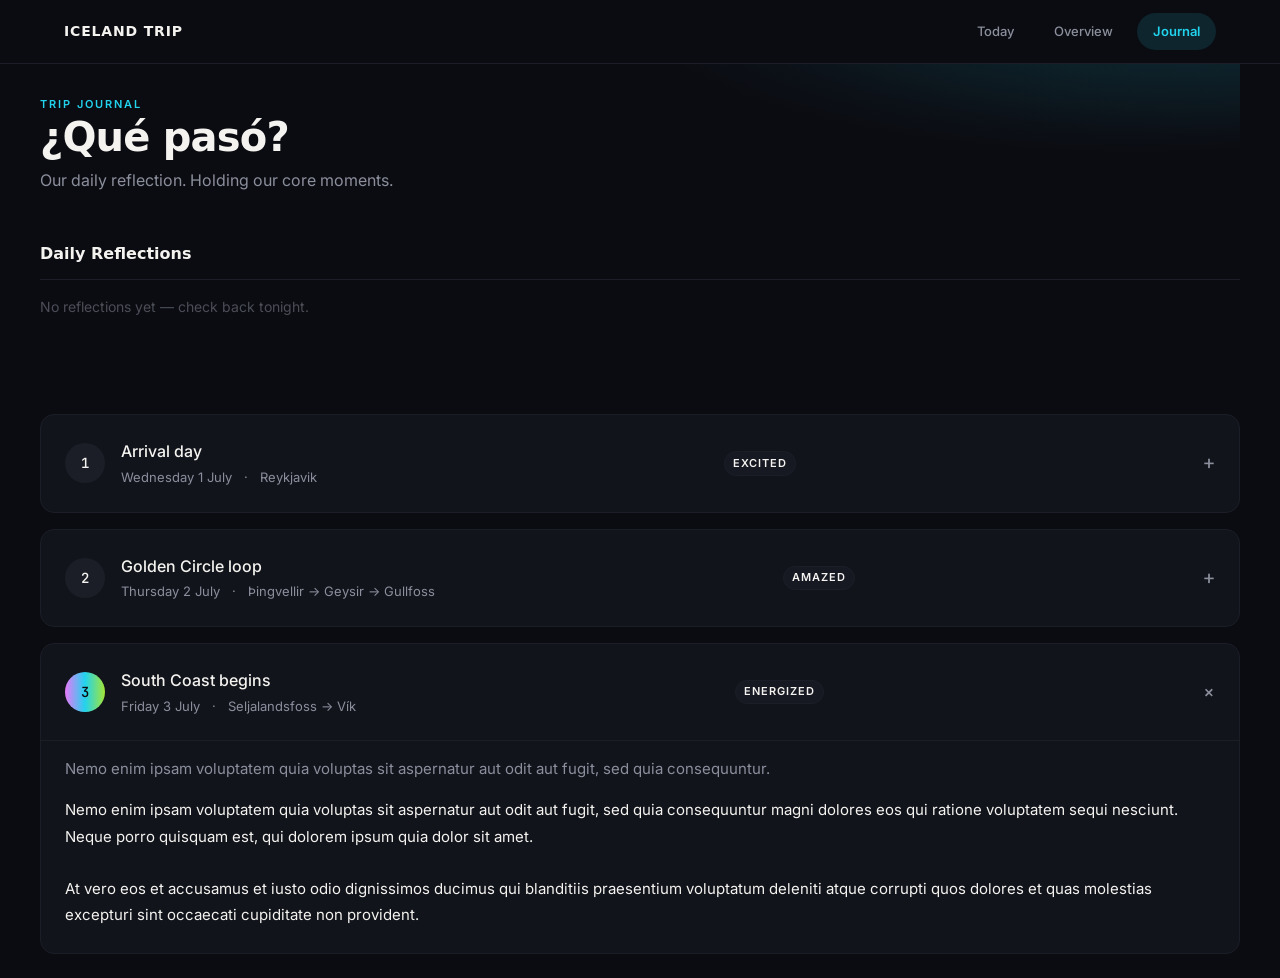
==== commit bb13371c: "Add daily reflections to journal page with resubmit and timestamps - Allow Nella, Leonie, Letizia to" ====
--- a/journal.html
+++ b/journal.html
@@ -12,7 +12,7 @@
 
   <link rel="stylesheet" href="/css/styles.css">
 </head>
-<body>
+<body class="page--journal">
   <nav class="nav" aria-label="Main navigation">
     <div class="nav__inner">
       <a href="/" class="nav__brand">Iceland Trip</a>
@@ -28,13 +28,14 @@
     <div id="page-status" class="container" role="status"></div>
 
     <header class="page-header container">
-      <p class="label">Trip journal</p>
-      <h1 class="display page-header__title">What happened?</h1>
-      <p class="page-header__subtitle">
-        Daily entries in chronological order.
-        <span class="mono" id="entry-count"></span>
-      </p>
+      <p class="label" style="color: var(--accent-cyan);">Trip journal</p>
+      <h1 class="display page-header__title">¿Qué pasó?</h1>
+      <p class="page-header__subtitle">Our daily reflection. Holding our core moments.</p>
     </header>
+
+    <section class="container section--tight" aria-label="Daily reflections">
+      <div id="reflections-list"></div>
+    </section>
 
     <section class="container section--tight" aria-label="Journal entries">
       <div class="journal-list" id="journal-list"></div>
--- a/css/styles.css
+++ b/css/styles.css
@@ -1076,15 +1076,11 @@
   margin-top: 0.15rem;
 }
 
-.accom__tonight-badge {
-  font-size: 0.625rem;
-  font-weight: 600;
-  letter-spacing: 0.06em;
-  text-transform: uppercase;
-  color: var(--accent-cyan);
-  border: 1px solid var(--accent-cyan);
-  border-radius: var(--radius-pill);
-  padding: 0.1rem 0.45rem;
+.accom--tonight {
+  border-left: 2px solid var(--tc, var(--accent-cyan));
+  padding-left: var(--space-md);
+  margin-left: -2px;
+  background: color-mix(in srgb, var(--tc, var(--accent-cyan)) 7%, transparent);
 }
 
 .accom__person-badge {
@@ -1368,6 +1364,19 @@
   background:
     radial-gradient(ellipse at 75% 0%, rgba(163, 230, 53, 0.14) 0%, transparent 55%),
     radial-gradient(ellipse at 95% 5%, rgba(163, 230, 53, 0.08) 0%, transparent 50%);
+  pointer-events: none;
+}
+
+.page--journal .page-header::before {
+  content: "";
+  position: absolute;
+  top: -50%;
+  right: -10%;
+  width: 75%;
+  height: 140%;
+  background:
+    radial-gradient(ellipse at 75% 0%, rgba(34, 211, 238, 0.14) 0%, transparent 55%),
+    radial-gradient(ellipse at 95% 5%, rgba(34, 211, 238, 0.08) 0%, transparent 50%);
   pointer-events: none;
 }
 
@@ -1509,6 +1518,108 @@
   text-align: center;
 }
 
+.reflection__input:disabled,
+.reflection__textarea:disabled {
+  opacity: 0.5;
+  cursor: default;
+}
+
+.reflection__submit-btn {
+  width: 100%;
+  margin-top: var(--space-md);
+  padding: var(--space-sm) var(--space-md);
+  background: var(--uc);
+  color: var(--bg);
+  border: none;
+  border-radius: var(--radius-pill);
+  font-family: var(--font-display);
+  font-size: 0.875rem;
+  font-weight: 600;
+  letter-spacing: 0.04em;
+  cursor: pointer;
+  transition: opacity 0.15s;
+}
+
+.reflection__submit-btn:hover {
+  opacity: 0.85;
+}
+
+.reflection__submitted-row {
+  display: flex;
+  align-items: center;
+  justify-content: space-between;
+  margin-top: var(--space-md);
+  gap: var(--space-sm);
+}
+
+.reflection__submitted-label {
+  margin-top: 0;
+  font-size: 0.75rem;
+  font-weight: 600;
+  letter-spacing: 0.1em;
+  text-transform: uppercase;
+  color: var(--uc);
+}
+
+.reflection__redo-btn {
+  flex-shrink: 0;
+  padding: var(--space-xs) var(--space-sm);
+  background: transparent;
+  color: var(--uc);
+  border: 1px solid var(--uc);
+  border-radius: var(--radius-pill);
+  font-size: 0.75rem;
+  font-weight: 600;
+  letter-spacing: 0.05em;
+  cursor: pointer;
+  transition: background 0.15s, color 0.15s;
+}
+
+.reflection__redo-btn:hover {
+  background: var(--uc);
+  color: var(--bg);
+}
+
+.reflection__user--done {
+  opacity: 0.5;
+}
+
+.reflection--thankyou {
+  display: flex;
+  flex-direction: column;
+  align-items: center;
+  gap: var(--space-lg);
+  padding: var(--space-xl) var(--space-md);
+  text-align: center;
+}
+
+.reflection__thankyou-text {
+  font-size: 1rem;
+  line-height: 1.6;
+  color: var(--text-primary);
+}
+
+.reflection__thankyou-text strong {
+  color: var(--uc);
+}
+
+.reflection__buonanotte-btn {
+  padding: var(--space-sm) var(--space-lg);
+  background: transparent;
+  color: var(--uc);
+  border: 1px solid var(--uc);
+  border-radius: var(--radius-pill);
+  font-size: 0.875rem;
+  font-weight: 600;
+  cursor: pointer;
+  transition: background 0.15s, color 0.15s;
+}
+
+.reflection__buonanotte-btn:hover {
+  background: var(--uc);
+  color: var(--bg);
+}
+
 /* --- Reflections in Journal ---------------------------------------------- */
 
 .refl-block {
@@ -1572,3 +1683,64 @@
   color: var(--text-primary);
   white-space: pre-wrap;
 }
+
+/* ── Standalone reflections on journal page ─────────────────────── */
+
+.refl-standalone {
+  margin-bottom: var(--space-2xl);
+}
+
+.refl-standalone__day {
+  margin-bottom: var(--space-xl);
+}
+
+.refl-standalone__date {
+  font-size: 0.6875rem;
+  font-weight: 600;
+  letter-spacing: 0.14em;
+  text-transform: uppercase;
+  color: var(--text-secondary);
+  margin-bottom: var(--space-md);
+}
+
+.refl-standalone__grid {
+  display: grid;
+  grid-template-columns: repeat(3, 1fr);
+  gap: var(--space-md);
+}
+
+@media (max-width: 640px) {
+  .refl-standalone__grid { grid-template-columns: 1fr; }
+}
+
+.refl-standalone__empty {
+  font-size: 0.875rem;
+  color: var(--text-secondary);
+  opacity: 0.5;
+}
+
+.refl-card__header {
+  display: flex;
+  align-items: flex-start;
+  justify-content: space-between;
+  margin-bottom: var(--space-sm);
+}
+
+.refl-card__header .refl-card__name {
+  margin-bottom: 0;
+}
+
+.refl-card__emoji {
+  font-size: 1.75rem;
+  line-height: 1;
+}
+
+.refl-card__timestamp {
+  display: block;
+  font-family: var(--font-mono);
+  font-size: 0.625rem;
+  color: var(--text-secondary);
+  opacity: 0.6;
+  margin-bottom: var(--space-sm);
+  letter-spacing: 0.05em;
+}
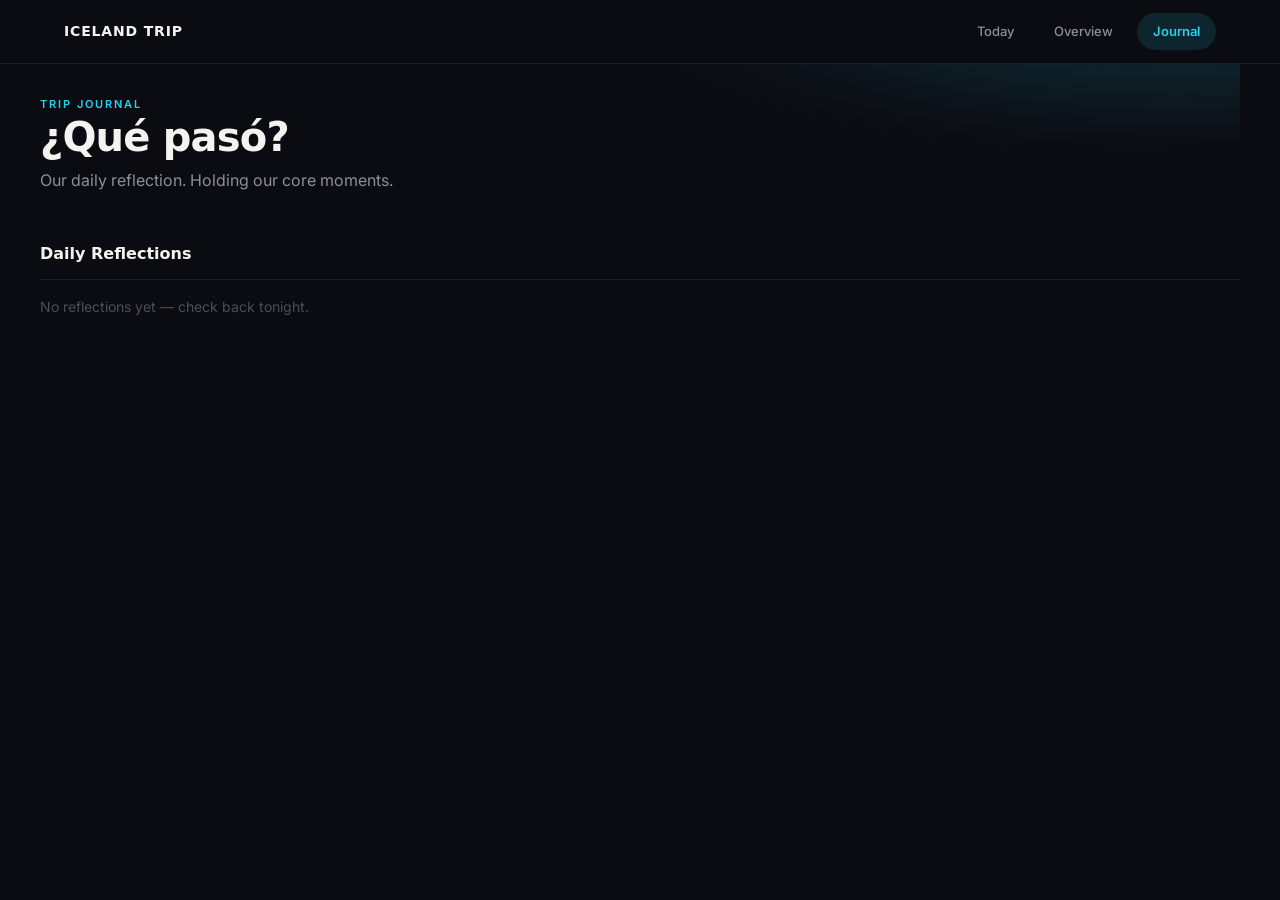
==== commit 274944de: "CSS-Pfad korrigiert" ====
--- a/journal.html
+++ b/journal.html
@@ -10,7 +10,7 @@
   <link rel="preconnect" href="https://fonts.gstatic.com" crossorigin>
   <link href="https://fonts.googleapis.com/css2?family=Archivo+Expanded:wght@600&family=Inter:wght@400;500;600&family=JetBrains+Mono:wght@400;500&display=swap" rel="stylesheet">
 
-  <link rel="stylesheet" href="/css/styles.css">
+  <link rel="stylesheet" href="styles.css">
 </head>
 <body class="page--journal">
   <nav class="nav" aria-label="Main navigation">
--- a/styles.css
+++ b/styles.css
@@ -0,0 +1,1832 @@
+/* ==========================================================================
+   Aurora Rave — Iceland Trip Planner
+   ========================================================================== */
+
+/* --- Custom Properties --------------------------------------------------- */
+
+:root {
+  --bg: #0b0c12;
+  --text-primary: #f4f3ef;
+  --text-secondary: #8b8f9c;
+  --divider: #1c1e27;
+  --surface: #12141c;
+  --surface-raised: #161822;
+
+  --accent-canyon: #22d3ee;
+  --accent-magenta: #e879f9;
+  --accent-cyan: #22d3ee;
+  --accent-lime: #a3e635;
+  --gradient: linear-gradient(90deg, var(--accent-magenta), var(--accent-cyan), var(--accent-lime));
+
+  --radius-sm: 11px;
+  --radius-md: 14px;
+  --radius-lg: 16px;
+  --radius-pill: 999px;
+
+  --space-xs: 0.5rem;
+  --space-sm: 0.75rem;
+  --space-md: 1rem;
+  --space-lg: 1.5rem;
+  --space-xl: 2rem;
+  --space-2xl: 3rem;
+
+  --font-display: "Archivo Expanded", "Space Grotesk", system-ui, sans-serif;
+  --font-body: "Inter", "Geist", system-ui, sans-serif;
+  --font-mono: "JetBrains Mono", "Space Mono", monospace;
+
+  --nav-height: 64px;
+  --max-width: 1200px;
+}
+
+/* --- Reset & Base -------------------------------------------------------- */
+
+*,
+*::before,
+*::after {
+  box-sizing: border-box;
+  margin: 0;
+  padding: 0;
+}
+
+html {
+  font-size: 16px;
+  scroll-behavior: smooth;
+}
+
+body {
+  font-family: var(--font-body);
+  font-weight: 400;
+  background: var(--bg);
+  color: var(--text-primary);
+  line-height: 1.6;
+  min-height: 100vh;
+  -webkit-font-smoothing: antialiased;
+}
+
+img {
+  max-width: 100%;
+  display: block;
+}
+
+a {
+  color: var(--accent-cyan);
+  text-decoration: none;
+  transition: opacity 0.15s ease;
+}
+
+a:hover {
+  opacity: 0.8;
+}
+
+ul {
+  list-style: none;
+}
+
+/* --- Typography ---------------------------------------------------------- */
+
+.label {
+  font-size: 0.6875rem;
+  font-weight: 600;
+  letter-spacing: 0.18em;
+  text-transform: uppercase;
+  color: var(--text-secondary);
+}
+
+.display {
+  font-family: var(--font-display);
+  font-weight: 600;
+  letter-spacing: -0.02em;
+  line-height: 1.15;
+}
+
+.mono {
+  font-family: var(--font-mono);
+  font-variant-numeric: tabular-nums;
+}
+
+.text-secondary {
+  color: var(--text-secondary);
+}
+
+/* --- Layout -------------------------------------------------------------- */
+
+.page {
+  padding-top: var(--nav-height);
+  min-height: 100vh;
+}
+
+.container {
+  width: 100%;
+  max-width: var(--max-width);
+  margin: 0 auto;
+  padding: 0 var(--space-lg);
+}
+
+.grid {
+  display: grid;
+  gap: var(--space-lg);
+}
+
+.grid-2 {
+  grid-template-columns: repeat(2, 1fr);
+}
+
+.grid-3 {
+  grid-template-columns: repeat(3, 1fr);
+}
+
+.grid-sidebar {
+  grid-template-columns: 1fr minmax(0, 340px);
+}
+
+@media (max-width: 900px) {
+  .grid-2,
+  .grid-3,
+  .grid-sidebar {
+    grid-template-columns: 1fr;
+  }
+}
+
+/* --- Navigation ---------------------------------------------------------- */
+
+.nav {
+  position: fixed;
+  top: 0;
+  left: 0;
+  right: 0;
+  z-index: 100;
+  height: var(--nav-height);
+  background: var(--bg);
+  border-bottom: 1px solid var(--divider);
+}
+
+.nav__inner {
+  display: flex;
+  align-items: center;
+  justify-content: space-between;
+  height: 100%;
+  max-width: var(--max-width);
+  margin: 0 auto;
+  padding: 0 var(--space-lg);
+}
+
+.nav__brand {
+  font-family: var(--font-display);
+  font-weight: 600;
+  font-size: 0.875rem;
+  letter-spacing: 0.06em;
+  text-transform: uppercase;
+  color: var(--text-primary);
+}
+
+.nav__links {
+  display: flex;
+  gap: var(--space-xs);
+}
+
+.nav__link {
+  font-size: 0.8125rem;
+  font-weight: 500;
+  color: var(--text-secondary);
+  padding: var(--space-xs) var(--space-md);
+  border-radius: var(--radius-pill);
+  transition: color 0.15s ease, background 0.15s ease;
+}
+
+.nav__link:hover {
+  color: var(--link-color);
+  opacity: 1;
+}
+
+.nav__link--active {
+  color: var(--link-color);
+  background: color-mix(in srgb, var(--link-color) 12%, transparent);
+  font-weight: 600;
+}
+
+.nav__link--active:hover {
+  opacity: 1;
+}
+
+.nav__link[data-page="today"]   { --link-color: var(--accent-magenta); }
+.nav__link[data-page="journal"] { --link-color: var(--accent-cyan); }
+.nav__link[data-page="links"]   { --link-color: var(--accent-lime); }
+
+/* --- Hero ---------------------------------------------------------------- */
+
+.hero {
+  position: relative;
+  padding: var(--space-2xl) 0 0;
+  overflow: hidden;
+}
+
+.hero::before {
+  content: "";
+  position: absolute;
+  top: -50%;
+  right: -10%;
+  width: 75%;
+  height: 140%;
+  background:
+    radial-gradient(ellipse at 75% 0%, rgba(232, 121, 249, 0.14) 0%, transparent 55%),
+    radial-gradient(ellipse at 95% 5%, rgba(34, 211, 238, 0.1) 0%, transparent 50%),
+    radial-gradient(ellipse at 85% 0%, rgba(167, 139, 250, 0.08) 0%, transparent 45%);
+  pointer-events: none;
+}
+
+.hero__content {
+  position: relative;
+}
+
+.hero__eyebrow {
+  font-size: 0.6875rem;
+  font-weight: 600;
+  letter-spacing: 0.2em;
+  text-transform: uppercase;
+  margin-bottom: var(--space-md);
+  color: var(--accent-magenta);
+}
+
+.hero__title {
+  font-size: clamp(3rem, 10vw, 5.5rem);
+  letter-spacing: -0.03em;
+  text-transform: uppercase;
+  margin-bottom: var(--space-sm);
+}
+
+.hero__subtitle {
+  font-size: 1.0625rem;
+  font-weight: 400;
+  color: var(--text-secondary);
+  max-width: 540px;
+}
+
+.hero__stats {
+  display: grid;
+  grid-template-columns: repeat(3, 1fr);
+  margin-top: var(--space-xl);
+  padding: var(--space-lg) 0 var(--space-xl);
+  border-top: 1px solid var(--divider);
+}
+
+.hero__stat {
+  display: flex;
+  flex-direction: column;
+  align-items: center;
+  gap: 0.375rem;
+  padding: var(--space-sm) var(--space-md);
+  border-right: 1px solid var(--divider);
+}
+
+.hero__stat:last-child {
+  border-right: none;
+}
+
+.hero__stat-value {
+  font-family: var(--font-body);
+  font-size: clamp(1.1rem, 3vw, 1.625rem);
+  font-weight: 600;
+  line-height: 1;
+  font-variant-numeric: tabular-nums;
+}
+
+.hero__stat-sep {
+  opacity: 0.35;
+  margin: 0 0.1em;
+}
+
+.hero__stat-value--cyan {
+  color: var(--accent-cyan);
+}
+
+.hero__stat-value--magenta {
+  color: var(--accent-magenta);
+}
+
+.hero__stat-value--lime {
+  color: var(--accent-lime);
+}
+
+.hero__stat-label {
+  font-size: 0.625rem;
+  font-weight: 600;
+  letter-spacing: 0.18em;
+  text-transform: uppercase;
+  color: var(--text-secondary);
+}
+
+@media (max-width: 480px) {
+  .hero__stats {
+    grid-template-columns: 1fr;
+    gap: 0;
+  }
+
+  .hero__stat {
+    border-right: none;
+    border-bottom: 1px solid var(--divider);
+    padding: var(--space-md) 0;
+  }
+
+  .hero__stat:last-child {
+    border-bottom: none;
+  }
+}
+
+/* --- Flat Sections (no card box) ----------------------------------------- */
+
+.section-flat {
+  background: transparent;
+  border: none;
+  padding: 0;
+}
+
+.section-flat__title {
+  font-family: var(--font-display);
+  font-size: 1rem;
+  font-weight: 600;
+  margin-bottom: var(--space-md);
+  padding-bottom: var(--space-sm);
+  border-bottom: 1px solid var(--divider);
+}
+
+/* --- Cards & Panels ------------------------------------------------------ */
+
+.card {
+  background: var(--surface);
+  border: 1px solid var(--divider);
+  border-radius: var(--radius-md);
+  padding: var(--space-lg);
+}
+
+.card__header {
+  display: flex;
+  align-items: center;
+  justify-content: space-between;
+  margin-bottom: var(--space-md);
+}
+
+.card__title {
+  font-family: var(--font-display);
+  font-size: 1rem;
+  font-weight: 600;
+}
+
+/* --- Progress Bars ------------------------------------------------------- */
+
+.progress {
+  margin-bottom: var(--space-md);
+}
+
+.progress:last-child {
+  margin-bottom: 0;
+}
+
+.progress__header {
+  display: flex;
+  justify-content: space-between;
+  align-items: baseline;
+  margin-bottom: var(--space-xs);
+}
+
+.progress__label {
+  font-size: 0.8125rem;
+  color: var(--text-secondary);
+}
+
+.progress__value {
+  font-family: var(--font-mono);
+  font-size: 0.875rem;
+  font-weight: 500;
+}
+
+.progress__track {
+  height: 6px;
+  background: var(--divider);
+  border-radius: var(--radius-pill);
+  overflow: hidden;
+}
+
+.progress__fill {
+  height: 100%;
+  background: var(--gradient);
+  border-radius: var(--radius-pill);
+  transition: width 0.4s ease;
+}
+
+/* --- Itinerary ----------------------------------------------------------- */
+
+.itinerary {
+  display: flex;
+  flex-direction: column;
+}
+
+.itinerary__item {
+  display: grid;
+  grid-template-columns: 64px 1fr auto auto;
+  align-items: center;
+  gap: var(--space-md);
+  padding: var(--space-md) 0;
+  border-bottom: 1px solid var(--divider);
+  position: relative;
+}
+
+.itinerary__item:last-child {
+  border-bottom: none;
+  padding-bottom: 0;
+}
+
+.itinerary__item:first-child {
+  padding-top: 0;
+}
+
+.itinerary__time {
+  font-family: var(--font-mono);
+  font-size: 0.8125rem;
+  color: var(--text-secondary);
+  padding-top: 2px;
+}
+
+.itinerary__content {
+  display: flex;
+  flex-direction: column;
+  gap: 0.25rem;
+}
+
+.itinerary__title {
+  font-weight: 500;
+  font-size: 0.9375rem;
+}
+
+.itinerary__location {
+  display: inline-flex;
+  align-items: center;
+  gap: 0.3em;
+  font-size: 0.8125rem;
+  color: var(--text-secondary);
+  text-decoration: none;
+  transition: color 0.15s;
+}
+
+.itinerary__location:hover {
+  color: var(--text-primary);
+}
+
+.itinerary__location-icon {
+  width: 0.65em;
+  height: 0.65em;
+  flex-shrink: 0;
+  opacity: 0.5;
+  transition: opacity 0.15s;
+}
+
+.itinerary__location:hover .itinerary__location-icon {
+  opacity: 1;
+}
+
+.itinerary__status {
+  font-size: 0.625rem;
+  font-weight: 500;
+  letter-spacing: 0.1em;
+  text-transform: uppercase;
+  opacity: 0.45;
+}
+
+.itinerary__status--completed {
+  color: var(--accent-lime);
+}
+
+.itinerary__status--current {
+  color: var(--accent-cyan);
+}
+
+.itinerary__status--upcoming {
+  color: var(--text-secondary);
+}
+
+.itinerary__marker {
+  position: absolute;
+  left: 52px;
+  top: 0;
+  bottom: 0;
+  width: 2px;
+  background: var(--divider);
+}
+
+.itinerary__item--completed .itinerary__marker {
+  background: var(--accent-lime);
+}
+
+.itinerary__item--current .itinerary__marker {
+  background: var(--accent-cyan);
+}
+
+.itinerary__delete {
+  background: none;
+  border: none;
+  color: var(--text-secondary);
+  font-size: 0.75rem;
+  cursor: pointer;
+  padding: 0.25rem 0.375rem;
+  border-radius: var(--radius-sm);
+  flex-shrink: 0;
+  opacity: 0;
+  transition: opacity 0.15s, color 0.15s;
+}
+
+.itinerary__item:hover .itinerary__delete {
+  opacity: 1;
+}
+
+.itinerary__delete:hover {
+  color: var(--accent-magenta);
+}
+
+/* --- Countdown ----------------------------------------------------------- */
+
+.countdown {
+  display: grid;
+  grid-template-columns: repeat(4, 1fr);
+  gap: var(--space-sm);
+  text-align: center;
+}
+
+.countdown__unit {
+  display: flex;
+  flex-direction: column;
+  gap: 0.25rem;
+  padding: var(--space-md) var(--space-sm);
+  background: var(--surface-raised);
+  border-radius: var(--radius-sm);
+  border: 1px solid var(--divider);
+}
+
+.countdown__number {
+  font-family: var(--font-mono);
+  font-size: 1.75rem;
+  font-weight: 500;
+  line-height: 1;
+}
+
+.countdown__label {
+  font-size: 0.625rem;
+  font-weight: 600;
+  letter-spacing: 0.16em;
+  text-transform: uppercase;
+  color: var(--text-secondary);
+}
+
+/* --- Stats Grid ---------------------------------------------------------- */
+
+.stats-grid {
+  display: grid;
+  grid-template-columns: repeat(2, 1fr);
+  gap: var(--space-sm);
+}
+
+.stat {
+  padding: var(--space-md);
+  background: var(--surface-raised);
+  border-radius: var(--radius-sm);
+  border: 1px solid var(--divider);
+}
+
+.stat__value {
+  font-family: var(--font-mono);
+  font-size: 1.5rem;
+  font-weight: 500;
+  line-height: 1.2;
+  margin-bottom: 0.25rem;
+}
+
+.stat__label {
+  font-size: 0.75rem;
+  color: var(--text-secondary);
+}
+
+/* --- Milestones ---------------------------------------------------------- */
+
+.milestones {
+  display: flex;
+  flex-direction: column;
+}
+
+.milestone {
+  display: flex;
+  align-items: center;
+  gap: var(--space-md);
+  padding: var(--space-md) 0;
+  border-bottom: 1px solid var(--divider);
+}
+
+.milestone:last-child {
+  border-bottom: none;
+  padding-bottom: 0;
+}
+
+.milestone:first-child {
+  padding-top: 0;
+}
+
+.milestone--completed {
+  opacity: 0.5;
+}
+
+.milestone__number {
+  display: flex;
+  align-items: center;
+  justify-content: center;
+  width: 1.75rem;
+  height: 1.75rem;
+  border-radius: 50%;
+  font-family: var(--font-mono);
+  font-size: 0.75rem;
+  font-weight: 500;
+  flex-shrink: 0;
+  background: var(--divider);
+  color: var(--text-secondary);
+}
+
+.milestone--completed .milestone__number {
+  background: rgba(163, 230, 53, 0.15);
+  color: var(--accent-lime);
+}
+
+.milestone--current .milestone__number {
+  background: var(--accent-cyan);
+  color: var(--bg);
+}
+
+.milestone__info {
+  flex: 1;
+  min-width: 0;
+}
+
+.milestone__title {
+  font-size: 0.875rem;
+  font-weight: 500;
+}
+
+.milestone__day {
+  font-size: 0.75rem;
+  color: var(--text-secondary);
+}
+
+.milestone__badge {
+  font-size: 0.625rem;
+  font-weight: 600;
+  letter-spacing: 0.14em;
+  text-transform: uppercase;
+  padding: 0.2rem 0.5rem;
+  border-radius: var(--radius-pill);
+  flex-shrink: 0;
+}
+
+.milestone__badge--completed {
+  color: var(--accent-lime);
+}
+
+.milestone__badge--current {
+  color: var(--accent-cyan);
+}
+
+.milestone__badge--upcoming {
+  color: var(--text-secondary);
+}
+
+.stop-maps-link {
+  color: inherit;
+  text-decoration: none;
+}
+
+.stop-maps-link:hover {
+  color: var(--accent-cyan);
+}
+
+.stop-delete {
+  background: none;
+  border: none;
+  color: var(--text-secondary);
+  font-size: 0.75rem;
+  cursor: pointer;
+  padding: 0.25rem 0.375rem;
+  border-radius: var(--radius-sm);
+  flex-shrink: 0;
+  opacity: 0;
+  transition: opacity 0.15s, color 0.15s;
+}
+
+.milestone:hover .stop-delete {
+  opacity: 1;
+}
+
+.stop-delete:hover {
+  color: var(--accent-magenta);
+}
+
+.stop-add-form {
+  display: flex;
+  gap: var(--space-sm);
+  margin-top: var(--space-md);
+}
+
+.stop-add-input {
+  flex: 1;
+  background: var(--surface);
+  border: 1px solid var(--divider);
+  border-radius: var(--radius-sm);
+  color: var(--text-primary);
+  font-family: var(--font-body);
+  font-size: 0.875rem;
+  padding: var(--space-xs) var(--space-sm);
+  outline: none;
+  transition: border-color 0.15s;
+}
+
+.stop-add-input::placeholder {
+  color: var(--text-secondary);
+}
+
+.stop-add-input[type="date"],
+.stop-add-input[type="time"] {
+  color: var(--text-secondary);
+}
+
+.stop-add-input[type="date"].has-value,
+.stop-add-input[type="time"].has-value {
+  color: var(--text-primary);
+}
+
+.stop-add-input--day {
+  flex: 0 1 120px;
+  min-width: 80px;
+}
+
+.stop-add-input:focus {
+  border-color: var(--accent-cyan);
+}
+
+.stop-add-btn {
+  background: none;
+  border: 1px solid var(--divider);
+  border-radius: var(--radius-sm);
+  color: var(--accent-magenta);
+  font-family: var(--font-body);
+  font-size: 0.875rem;
+  font-weight: 600;
+  padding: var(--space-xs) var(--space-md);
+  cursor: pointer;
+  transition: border-color 0.15s, background 0.15s;
+  white-space: nowrap;
+}
+
+.stop-add-btn:hover {
+  border-color: var(--accent-magenta);
+  background: rgba(232, 121, 249, 0.07);
+}
+
+.stop-clear-btn {
+  color: var(--text-secondary);
+}
+
+.stop-clear-btn:hover {
+  color: var(--accent-magenta);
+  border-color: var(--accent-magenta);
+  background: rgba(232, 121, 249, 0.07);
+}
+
+/* --- Weather Placeholder ------------------------------------------------- */
+
+.weather {
+  display: flex;
+  align-items: center;
+  gap: var(--space-lg);
+}
+
+.weather__icon {
+  font-size: 2.5rem;
+  line-height: 1;
+}
+
+.weather__temps {
+  display: flex;
+  align-items: baseline;
+  gap: var(--space-sm);
+}
+
+.weather__high {
+  font-family: var(--font-mono);
+  font-size: 2rem;
+  font-weight: 500;
+}
+
+.weather__low {
+  font-family: var(--font-mono);
+  font-size: 1rem;
+  color: var(--text-secondary);
+}
+
+.weather__details {
+  flex: 1;
+}
+
+.weather__condition {
+  font-weight: 500;
+  margin-bottom: 0.25rem;
+}
+
+.weather__wind {
+  font-size: 0.8125rem;
+  color: var(--text-secondary);
+}
+
+.weather__placeholder-tag {
+  font-size: 0.625rem;
+  font-weight: 600;
+  letter-spacing: 0.14em;
+  text-transform: uppercase;
+  color: var(--text-secondary);
+  padding: 0.2rem 0.5rem;
+  border: 1px solid var(--divider);
+  border-radius: var(--radius-pill);
+}
+
+/* --- Quick Links --------------------------------------------------------- */
+
+.quick-links {
+  display: flex;
+  flex-direction: column;
+}
+
+.quick-link {
+  display: flex;
+  align-items: center;
+  gap: var(--space-md);
+  padding: var(--space-md) 0;
+  border-bottom: 1px solid var(--divider);
+  color: var(--text-primary);
+  text-decoration: none;
+  font-size: 0.9375rem;
+  font-weight: 500;
+  transition: color 0.15s;
+}
+
+.quick-link:last-child {
+  border-bottom: none;
+}
+
+.quick-link:hover {
+  color: var(--accent-cyan);
+}
+
+.quick-link__icon {
+  font-size: 1rem;
+  line-height: 1;
+  flex-shrink: 0;
+  opacity: 0.5;
+}
+
+.quick-link__body {
+  flex: 1;
+  display: flex;
+  flex-direction: column;
+  gap: 0.15rem;
+}
+
+.quick-link__label {
+  font-weight: 500;
+}
+
+.quick-link__desc {
+  font-size: 0.75rem;
+  color: var(--text-secondary);
+  font-weight: 400;
+}
+
+.quick-link__arrow {
+  width: 0.65em;
+  height: 0.65em;
+  flex-shrink: 0;
+  opacity: 0.35;
+  transition: opacity 0.15s;
+}
+
+.quick-link:hover .quick-link__arrow {
+  opacity: 1;
+}
+
+/* --- Meals --------------------------------------------------------------- */
+
+.meals {
+  display: flex;
+  flex-direction: column;
+  gap: var(--space-lg);
+}
+
+.meals__divider {
+  height: 1px;
+  background: var(--divider);
+}
+
+.meal__label {
+  display: block;
+  font-size: 0.6875rem;
+  font-weight: 600;
+  letter-spacing: 0.15em;
+  text-transform: uppercase;
+  color: var(--accent-magenta);
+  margin-bottom: var(--space-sm);
+}
+
+.meal__fields {
+  display: flex;
+  flex-direction: column;
+  gap: var(--space-sm);
+}
+
+.meal__field {
+  display: flex;
+  flex-direction: column;
+  gap: 0.2rem;
+}
+
+.meal__field-label {
+  font-size: 0.625rem;
+  font-weight: 500;
+  letter-spacing: 0.1em;
+  text-transform: uppercase;
+  color: var(--text-secondary);
+  opacity: 0.55;
+}
+
+.meal__input {
+  background: transparent;
+  border: none;
+  border-bottom: 1px solid var(--divider);
+  color: var(--text-primary);
+  font-family: var(--font-body);
+  font-size: 0.9375rem;
+  padding: 0.3rem 0;
+  width: 100%;
+  outline: none;
+  transition: border-color 0.15s;
+}
+
+.meal__input:focus {
+  border-color: var(--accent-cyan);
+}
+
+.meal__input:disabled {
+  opacity: 0.25;
+  cursor: not-allowed;
+}
+
+.meal__input::placeholder {
+  color: var(--text-secondary);
+  opacity: 0.4;
+}
+
+.meals__actions {
+  display: flex;
+  gap: var(--space-sm);
+  flex-wrap: wrap;
+}
+
+.meal__tags {
+  display: flex;
+  flex-wrap: wrap;
+  gap: 0.375rem;
+  margin-top: var(--space-sm);
+}
+
+.meal__tag {
+  padding: 0.2rem 0.7rem;
+  border-radius: var(--radius-pill);
+  border: 1px solid var(--divider);
+  background: transparent;
+  color: var(--text-secondary);
+  font-family: var(--font-body);
+  font-size: 0.75rem;
+  font-weight: 500;
+  cursor: pointer;
+  transition: border-color 0.15s, color 0.15s, background 0.15s;
+  user-select: none;
+}
+
+/* per-tag colors — inactive: subtle border tint; active: filled */
+.meal__tag--nella        { --tag-color: #22d3ee; }
+.meal__tag--letizia      { --tag-color: #e879f9; }
+.meal__tag--leonie       { --tag-color: #a3e635; }
+.meal__tag--auswarts     { --tag-color: #f59e0b; }
+.meal__tag--einkaufen    { --tag-color: #a78bfa; }
+
+.meal__tag:hover {
+  border-color: var(--tag-color, var(--accent-cyan));
+  color: var(--tag-color, var(--accent-cyan));
+}
+
+.meal__tag--active {
+  border-color: var(--tag-color, var(--accent-cyan));
+  background: color-mix(in srgb, var(--tag-color, var(--accent-cyan)) 15%, transparent);
+  color: var(--tag-color, var(--accent-cyan));
+}
+
+/* --- Map ----------------------------------------------------------------- */
+
+
+/* --- Accommodation ------------------------------------------------------- */
+
+.accoms {
+  display: flex;
+  flex-direction: column;
+}
+
+.accom {
+  display: flex;
+  align-items: center;
+  gap: var(--space-md);
+  padding: var(--space-md) 0;
+  border-bottom: 1px solid var(--divider);
+  position: relative;
+}
+
+.accom:last-child {
+  border-bottom: none;
+  padding-bottom: 0;
+}
+
+.accom:first-child {
+  padding-top: 0;
+}
+
+.accom__info {
+  flex: 1;
+  min-width: 0;
+}
+
+.accom__name {
+  font-size: 0.875rem;
+  font-weight: 500;
+  display: flex;
+  align-items: center;
+  gap: var(--space-sm);
+}
+
+.accom__meta {
+  font-size: 0.75rem;
+  color: var(--text-secondary);
+  margin-top: 0.15rem;
+}
+
+.accom--tonight {
+  border-left: 2px solid var(--tc, var(--accent-cyan));
+  padding-left: var(--space-md);
+  margin-left: -2px;
+  background: color-mix(in srgb, var(--tc, var(--accent-cyan)) 7%, transparent);
+}
+
+.accom__person-badge {
+  font-size: 0.625rem;
+  font-weight: 600;
+  letter-spacing: 0.06em;
+  text-transform: uppercase;
+  border: 1px solid;
+  border-radius: var(--radius-pill);
+  padding: 0.1rem 0.45rem;
+}
+
+.accom__person-picker {
+  display: flex;
+  gap: var(--space-xs);
+  align-items: center;
+}
+
+.accom__person-btn {
+  background: none;
+  border: 1px solid var(--divider);
+  border-radius: var(--radius-pill);
+  color: var(--text-secondary);
+  font-family: var(--font-body);
+  font-size: 0.75rem;
+  font-weight: 500;
+  padding: 0.2rem 0.65rem;
+  cursor: pointer;
+  transition: color 0.15s, border-color 0.15s;
+}
+
+.accom__person-btn--active {
+  color: var(--pc);
+  border-color: var(--pc);
+}
+
+.accom:hover .stop-delete {
+  opacity: 1;
+}
+
+/* --- Journal ------------------------------------------------------------- */
+
+.journal-list {
+  display: flex;
+  flex-direction: column;
+  gap: var(--space-md);
+}
+
+.journal-entry {
+  border: 1px solid var(--divider);
+  border-radius: var(--radius-md);
+  background: var(--surface);
+  overflow: hidden;
+}
+
+.journal-entry__header {
+  display: flex;
+  align-items: center;
+  justify-content: space-between;
+  padding: var(--space-lg);
+  cursor: pointer;
+  user-select: none;
+  gap: var(--space-md);
+  transition: background 0.15s ease;
+}
+
+.journal-entry__header:hover {
+  background: var(--surface-raised);
+}
+
+.journal-entry__header-left {
+  display: flex;
+  align-items: center;
+  gap: var(--space-md);
+  min-width: 0;
+}
+
+.journal-entry__day {
+  display: flex;
+  align-items: center;
+  justify-content: center;
+  width: 2.5rem;
+  height: 2.5rem;
+  border-radius: 50%;
+  background: var(--divider);
+  font-family: var(--font-mono);
+  font-size: 0.875rem;
+  font-weight: 500;
+  flex-shrink: 0;
+}
+
+.journal-entry--expanded .journal-entry__day {
+  background: var(--gradient);
+  color: var(--bg);
+}
+
+.journal-entry__info {
+  min-width: 0;
+}
+
+.journal-entry__title {
+  font-weight: 500;
+  font-size: 1rem;
+  margin-bottom: 0.125rem;
+}
+
+.journal-entry__meta {
+  display: flex;
+  flex-wrap: wrap;
+  gap: var(--space-sm);
+  font-size: 0.8125rem;
+  color: var(--text-secondary);
+}
+
+.journal-entry__mood {
+  display: inline-flex;
+  padding: 0.15rem 0.5rem;
+  border-radius: var(--radius-pill);
+  background: var(--surface-raised);
+  border: 1px solid var(--divider);
+  font-size: 0.6875rem;
+  font-weight: 600;
+  letter-spacing: 0.1em;
+  text-transform: uppercase;
+  flex-shrink: 0;
+}
+
+.journal-entry__toggle {
+  font-family: var(--font-mono);
+  font-size: 1.25rem;
+  color: var(--text-secondary);
+  transition: transform 0.2s ease;
+  flex-shrink: 0;
+}
+
+.journal-entry--expanded .journal-entry__toggle {
+  transform: rotate(45deg);
+}
+
+.journal-entry__body {
+  display: none;
+  padding: 0 var(--space-lg) var(--space-lg);
+  border-top: 1px solid var(--divider);
+}
+
+.journal-entry--expanded .journal-entry__body {
+  display: block;
+}
+
+.journal-entry__excerpt {
+  font-size: 0.9375rem;
+  color: var(--text-secondary);
+  margin-bottom: var(--space-md);
+  padding-top: var(--space-md);
+}
+
+.journal-entry__text {
+  font-size: 0.9375rem;
+  line-height: 1.75;
+  color: var(--text-primary);
+  white-space: pre-line;
+}
+
+/* --- Links --------------------------------------------------------------- */
+
+.links-grid {
+  display: grid;
+  grid-template-columns: repeat(2, 1fr);
+  gap: var(--space-lg);
+}
+
+@media (max-width: 768px) {
+  .links-grid {
+    grid-template-columns: 1fr;
+  }
+}
+
+.link-category__title {
+  font-family: var(--font-display);
+  font-size: 0.875rem;
+  font-weight: 600;
+  margin-bottom: var(--space-md);
+  padding-bottom: var(--space-sm);
+  border-bottom: 1px solid var(--divider);
+}
+
+.link-list {
+  display: flex;
+  flex-direction: column;
+  gap: var(--space-sm);
+}
+
+.link-item {
+  display: flex;
+  flex-direction: column;
+  gap: 0.125rem;
+  padding: var(--space-sm) var(--space-md);
+  border-radius: var(--radius-sm);
+  border: 1px solid transparent;
+  transition: border-color 0.15s ease, background 0.15s ease;
+}
+
+.link-item:hover {
+  background: var(--surface-raised);
+  border-color: var(--divider);
+}
+
+.link-item__title {
+  font-weight: 500;
+  font-size: 0.875rem;
+  color: var(--accent-cyan);
+}
+
+.link-item__note {
+  font-size: 0.75rem;
+  color: var(--text-secondary);
+}
+
+/* --- Buttons ------------------------------------------------------------- */
+
+.btn {
+  display: inline-flex;
+  align-items: center;
+  justify-content: center;
+  gap: var(--space-xs);
+  font-family: var(--font-body);
+  font-size: 0.875rem;
+  font-weight: 600;
+  padding: var(--space-sm) var(--space-lg);
+  border-radius: var(--radius-pill);
+  border: none;
+  cursor: pointer;
+  transition: opacity 0.15s ease;
+}
+
+.btn--primary {
+  background: var(--gradient);
+  color: var(--bg);
+}
+
+.btn--primary:hover {
+  opacity: 0.9;
+}
+
+.btn--ghost {
+  background: transparent;
+  border: 1px solid var(--divider);
+  color: var(--text-secondary);
+  text-decoration: none;
+  font-size: 0.8125rem;
+}
+
+.btn--ghost:hover {
+  border-color: var(--accent-cyan);
+  color: var(--text-primary);
+}
+
+/* --- Section Spacing ----------------------------------------------------- */
+
+.section {
+  padding: var(--space-xl) 0;
+}
+
+.section--tight {
+  padding: var(--space-lg) 0;
+}
+
+.page-header {
+  position: relative;
+  padding: var(--space-xl) 0 var(--space-lg);
+  overflow: hidden;
+}
+
+.page--overview .page-header::before {
+  content: "";
+  position: absolute;
+  top: -50%;
+  right: -10%;
+  width: 75%;
+  height: 140%;
+  background:
+    radial-gradient(ellipse at 75% 0%, rgba(163, 230, 53, 0.14) 0%, transparent 55%),
+    radial-gradient(ellipse at 95% 5%, rgba(163, 230, 53, 0.08) 0%, transparent 50%);
+  pointer-events: none;
+}
+
+.page--journal .page-header::before {
+  content: "";
+  position: absolute;
+  top: -50%;
+  right: -10%;
+  width: 75%;
+  height: 140%;
+  background:
+    radial-gradient(ellipse at 75% 0%, rgba(34, 211, 238, 0.14) 0%, transparent 55%),
+    radial-gradient(ellipse at 95% 5%, rgba(34, 211, 238, 0.08) 0%, transparent 50%);
+  pointer-events: none;
+}
+
+.page-header__title {
+  font-size: clamp(1.75rem, 4vw, 2.5rem);
+  margin-bottom: var(--space-xs);
+}
+
+.page-header__subtitle {
+  font-size: 1rem;
+  color: var(--text-secondary);
+}
+
+/* --- Utilities ----------------------------------------------------------- */
+
+.sr-only {
+  position: absolute;
+  width: 1px;
+  height: 1px;
+  padding: 0;
+  margin: -1px;
+  overflow: hidden;
+  clip: rect(0, 0, 0, 0);
+  white-space: nowrap;
+  border: 0;
+}
+
+.divider {
+  border: none;
+  border-top: 1px solid var(--divider);
+  margin: var(--space-lg) 0;
+}
+
+.loading {
+  display: flex;
+  align-items: center;
+  justify-content: center;
+  min-height: 200px;
+  color: var(--text-secondary);
+  font-size: 0.875rem;
+}
+
+.error {
+  padding: var(--space-lg);
+  border: 1px solid rgba(232, 121, 249, 0.3);
+  border-radius: var(--radius-md);
+  color: var(--accent-magenta);
+  font-size: 0.875rem;
+  text-align: center;
+}
+
+/* --- Daily Reflection (Today page) --------------------------------------- */
+
+.reflection {
+  padding-top: var(--space-xs);
+}
+
+.reflection__users {
+  display: flex;
+  gap: 0.5rem;
+  margin-bottom: var(--space-lg);
+}
+
+.reflection__user {
+  padding: 0.25rem 0.9rem;
+  border-radius: var(--radius-pill);
+  border: 1px solid color-mix(in srgb, var(--uc) 40%, transparent);
+  background: transparent;
+  color: var(--text-secondary);
+  font-family: var(--font-body);
+  font-size: 0.8125rem;
+  font-weight: 500;
+  cursor: pointer;
+  transition: border-color 0.15s, background 0.15s, color 0.15s;
+}
+
+.reflection__user--active {
+  border-color: var(--uc);
+  background: color-mix(in srgb, var(--uc) 15%, transparent);
+  color: var(--uc);
+}
+
+.reflection__fields {
+  display: grid;
+  grid-template-columns: 1fr 1fr;
+  gap: var(--space-md);
+}
+
+@media (max-width: 640px) {
+  .reflection__fields { grid-template-columns: 1fr; }
+}
+
+.reflection__field {
+  display: flex;
+  flex-direction: column;
+  gap: 0.3rem;
+}
+
+.reflection__field-label {
+  font-size: 0.625rem;
+  font-weight: 600;
+  letter-spacing: 0.12em;
+  text-transform: uppercase;
+  color: var(--uc);
+  opacity: 0.8;
+}
+
+.reflection__input {
+  background: color-mix(in srgb, var(--uc) 5%, transparent);
+  border: 1px solid color-mix(in srgb, var(--uc) 25%, transparent);
+  border-radius: var(--radius-md);
+  color: var(--text-primary);
+  font-family: var(--font-body);
+  font-size: 0.9375rem;
+  padding: 0.6rem 0.75rem;
+  width: 100%;
+  outline: none;
+  resize: none;
+  transition: border-color 0.15s, background 0.15s;
+  box-sizing: border-box;
+}
+
+.reflection__input:focus {
+  border-color: var(--uc);
+  background: color-mix(in srgb, var(--uc) 8%, transparent);
+}
+
+.reflection__input::placeholder {
+  color: var(--text-secondary);
+  opacity: 0.4;
+}
+
+.reflection__textarea {
+  min-height: 90px;
+}
+
+.reflection__input--emoji {
+  font-size: 1.5rem;
+  text-align: center;
+}
+
+.reflection__input:disabled,
+.reflection__textarea:disabled {
+  opacity: 0.5;
+  cursor: default;
+}
+
+.reflection__submit-btn {
+  width: 100%;
+  margin-top: var(--space-md);
+  padding: var(--space-sm) var(--space-md);
+  background: var(--uc);
+  color: var(--bg);
+  border: none;
+  border-radius: var(--radius-pill);
+  font-family: var(--font-display);
+  font-size: 0.875rem;
+  font-weight: 600;
+  letter-spacing: 0.04em;
+  cursor: pointer;
+  transition: opacity 0.15s;
+}
+
+.reflection__submit-btn:hover {
+  opacity: 0.85;
+}
+
+.reflection__submitted-row {
+  display: flex;
+  align-items: center;
+  justify-content: space-between;
+  margin-top: var(--space-md);
+  gap: var(--space-sm);
+}
+
+.reflection__submitted-label {
+  margin-top: 0;
+  font-size: 0.75rem;
+  font-weight: 600;
+  letter-spacing: 0.1em;
+  text-transform: uppercase;
+  color: var(--uc);
+}
+
+.reflection__redo-btn {
+  flex-shrink: 0;
+  padding: var(--space-xs) var(--space-sm);
+  background: transparent;
+  color: var(--uc);
+  border: 1px solid var(--uc);
+  border-radius: var(--radius-pill);
+  font-size: 0.75rem;
+  font-weight: 600;
+  letter-spacing: 0.05em;
+  cursor: pointer;
+  transition: background 0.15s, color 0.15s;
+}
+
+.reflection__redo-btn:hover {
+  background: var(--uc);
+  color: var(--bg);
+}
+
+.reflection__user--done {
+  opacity: 0.5;
+}
+
+.reflection--thankyou {
+  display: flex;
+  flex-direction: column;
+  align-items: center;
+  gap: var(--space-lg);
+  padding: var(--space-xl) var(--space-md);
+  text-align: center;
+}
+
+.reflection__thankyou-text {
+  font-size: 1rem;
+  line-height: 1.6;
+  color: var(--text-primary);
+}
+
+.reflection__thankyou-text strong {
+  color: var(--uc);
+}
+
+.reflection__buonanotte-btn {
+  padding: var(--space-sm) var(--space-lg);
+  background: transparent;
+  color: var(--uc);
+  border: 1px solid var(--uc);
+  border-radius: var(--radius-pill);
+  font-size: 0.875rem;
+  font-weight: 600;
+  cursor: pointer;
+  transition: background 0.15s, color 0.15s;
+}
+
+.reflection__buonanotte-btn:hover {
+  background: var(--uc);
+  color: var(--bg);
+}
+
+/* --- Reflections in Journal ---------------------------------------------- */
+
+.refl-block {
+  margin-top: var(--space-xl);
+  padding-top: var(--space-lg);
+  border-top: 1px solid var(--divider);
+}
+
+.refl-block__title {
+  font-size: 0.625rem;
+  font-weight: 600;
+  letter-spacing: 0.15em;
+  text-transform: uppercase;
+  color: var(--text-secondary);
+  margin-bottom: var(--space-md);
+}
+
+.refl-block__cards {
+  display: flex;
+  flex-direction: column;
+  gap: var(--space-md);
+}
+
+.refl-card {
+  border: 1px solid color-mix(in srgb, var(--uc) 30%, transparent);
+  background: color-mix(in srgb, var(--uc) 5%, transparent);
+  border-radius: var(--radius-md);
+  padding: var(--space-md);
+}
+
+.refl-card__name {
+  display: block;
+  font-size: 0.6875rem;
+  font-weight: 600;
+  letter-spacing: 0.14em;
+  text-transform: uppercase;
+  color: var(--uc);
+  margin-bottom: var(--space-sm);
+}
+
+.refl-item {
+  display: flex;
+  flex-direction: column;
+  gap: 0.15rem;
+  margin-bottom: var(--space-sm);
+}
+
+.refl-item:last-child { margin-bottom: 0; }
+
+.refl-item__label {
+  font-size: 0.625rem;
+  font-weight: 500;
+  letter-spacing: 0.1em;
+  text-transform: uppercase;
+  color: var(--text-secondary);
+  opacity: 0.6;
+}
+
+.refl-item__value {
+  font-size: 0.9rem;
+  color: var(--text-primary);
+  white-space: pre-wrap;
+}
+
+/* ── Standalone reflections on journal page ─────────────────────── */
+
+.refl-standalone {
+  margin-bottom: var(--space-2xl);
+}
+
+.refl-standalone__day {
+  margin-bottom: var(--space-xl);
+}
+
+.refl-standalone__date {
+  font-size: 0.6875rem;
+  font-weight: 600;
+  letter-spacing: 0.14em;
+  text-transform: uppercase;
+  color: var(--text-secondary);
+  margin-bottom: var(--space-md);
+}
+
+.refl-standalone__grid {
+  display: grid;
+  grid-template-columns: repeat(3, 1fr);
+  gap: var(--space-md);
+}
+
+@media (max-width: 640px) {
+  .refl-standalone__grid { grid-template-columns: 1fr; }
+}
+
+.refl-standalone__empty {
+  font-size: 0.875rem;
+  color: var(--text-secondary);
+  opacity: 0.5;
+}
+
+.refl-card__header {
+  display: flex;
+  align-items: flex-start;
+  justify-content: space-between;
+  margin-bottom: var(--space-sm);
+}
+
+.refl-card__header .refl-card__name {
+  margin-bottom: 0;
+}
+
+.refl-card__emoji {
+  font-size: 1.75rem;
+  line-height: 1;
+}
+
+.refl-card__timestamp {
+  display: block;
+  font-family: var(--font-mono);
+  font-size: 0.625rem;
+  color: var(--text-secondary);
+  opacity: 0.6;
+  margin-bottom: var(--space-sm);
+  letter-spacing: 0.05em;
+}
+
+/* ── Minimum 44px touch target (iOS HIG) ───────────────────────── */
+.btn,
+.stop-add-btn,
+.stop-clear-btn,
+.accom__person-btn,
+.meal__tag,
+.reflection__user,
+.reflection__submit-btn,
+.reflection__redo-btn,
+.reflection__buonanotte-btn {
+  min-height: 44px;
+  display: inline-flex;
+  align-items: center;
+  justify-content: center;
+}
+
+/* ── Typografie-Skalierung für Mobile (min. 16px) ───────────────── */
+/* Skalierungsfaktor 1.6× (16px ÷ 10px), damit 0.625rem = 16px.    */
+/* Alle rem-Werte (Schriften + Abstände) skalieren proportional.    */
+@media (max-width: 768px) {
+  html { font-size: 25.6px; }
+}
+
+/* ── Read-only Modus (Standard) ─────────────────────────────────── */
+
+body:not(.edit-mode) .stop-add-form,
+body:not(.edit-mode) .itinerary__delete,
+body:not(.edit-mode) .accom__person-btn,
+body:not(.edit-mode) .meal__tags,
+body:not(.edit-mode) .reflection__submit-btn,
+body:not(.edit-mode) .reflection__redo-btn,
+body:not(.edit-mode) .reflection__buonanotte-btn {
+  display: none !important;
+}
+
+body:not(.edit-mode) .meal__input,
+body:not(.edit-mode) .reflection__fields {
+  pointer-events: none;
+  user-select: none;
+}
+
+/* ── Edit-Modus Indikator ───────────────────────────────────────── */
+
+.nav__brand {
+  position: relative;
+}
+
+body.edit-mode .nav__brand::after {
+  content: '';
+  display: inline-block;
+  width: 6px;
+  height: 6px;
+  background: var(--accent-lime);
+  border-radius: 50%;
+  margin-left: 6px;
+  vertical-align: middle;
+  flex-shrink: 0;
+}
+
+/* ── Toast Benachrichtigung ─────────────────────────────────────── */
+
+.edit-toast {
+  position: fixed;
+  bottom: var(--space-2xl);
+  left: 50%;
+  transform: translateX(-50%) translateY(8px);
+  padding: var(--space-sm) var(--space-lg);
+  background: var(--surface-raised);
+  border: 1px solid var(--divider);
+  border-radius: var(--radius-pill);
+  font-size: 0.875rem;
+  font-weight: 500;
+  color: var(--text-primary);
+  opacity: 0;
+  pointer-events: none;
+  transition: opacity 0.25s, transform 0.25s;
+  z-index: 9999;
+  white-space: nowrap;
+}
+
+.edit-toast--show {
+  opacity: 1;
+  transform: translateX(-50%) translateY(0);
+}
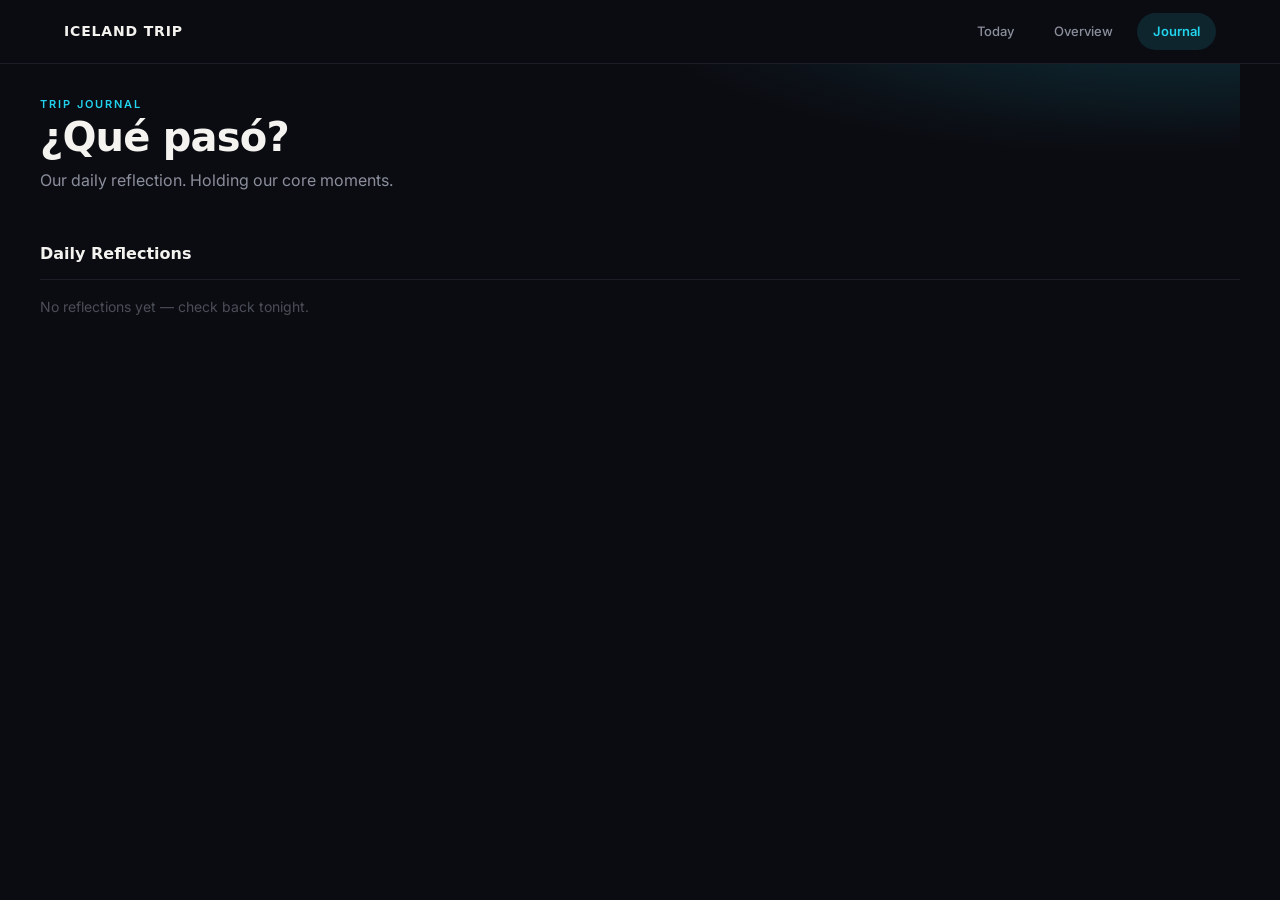
==== commit d540bde9: "Alle Dateipfade auf Root-Ebene vereinheitlicht" ====
--- a/journal.html
+++ b/journal.html
@@ -18,8 +18,8 @@
       <a href="/" class="nav__brand">Iceland Trip</a>
       <div class="nav__links">
         <a href="/" class="nav__link" data-page="today">Today</a>
-        <a href="/links.html" class="nav__link" data-page="links">Overview</a>
-        <a href="/journal.html" class="nav__link" data-page="journal">Journal</a>
+        <a href="links.html" class="nav__link" data-page="links">Overview</a>
+        <a href="journal.html" class="nav__link" data-page="journal">Journal</a>
       </div>
     </div>
   </nav>
@@ -42,6 +42,6 @@
     </section>
   </main>
 
-  <script type="module" src="/js/journal.js"></script>
+  <script type="module" src="journal.js"></script>
 </body>
 </html>
